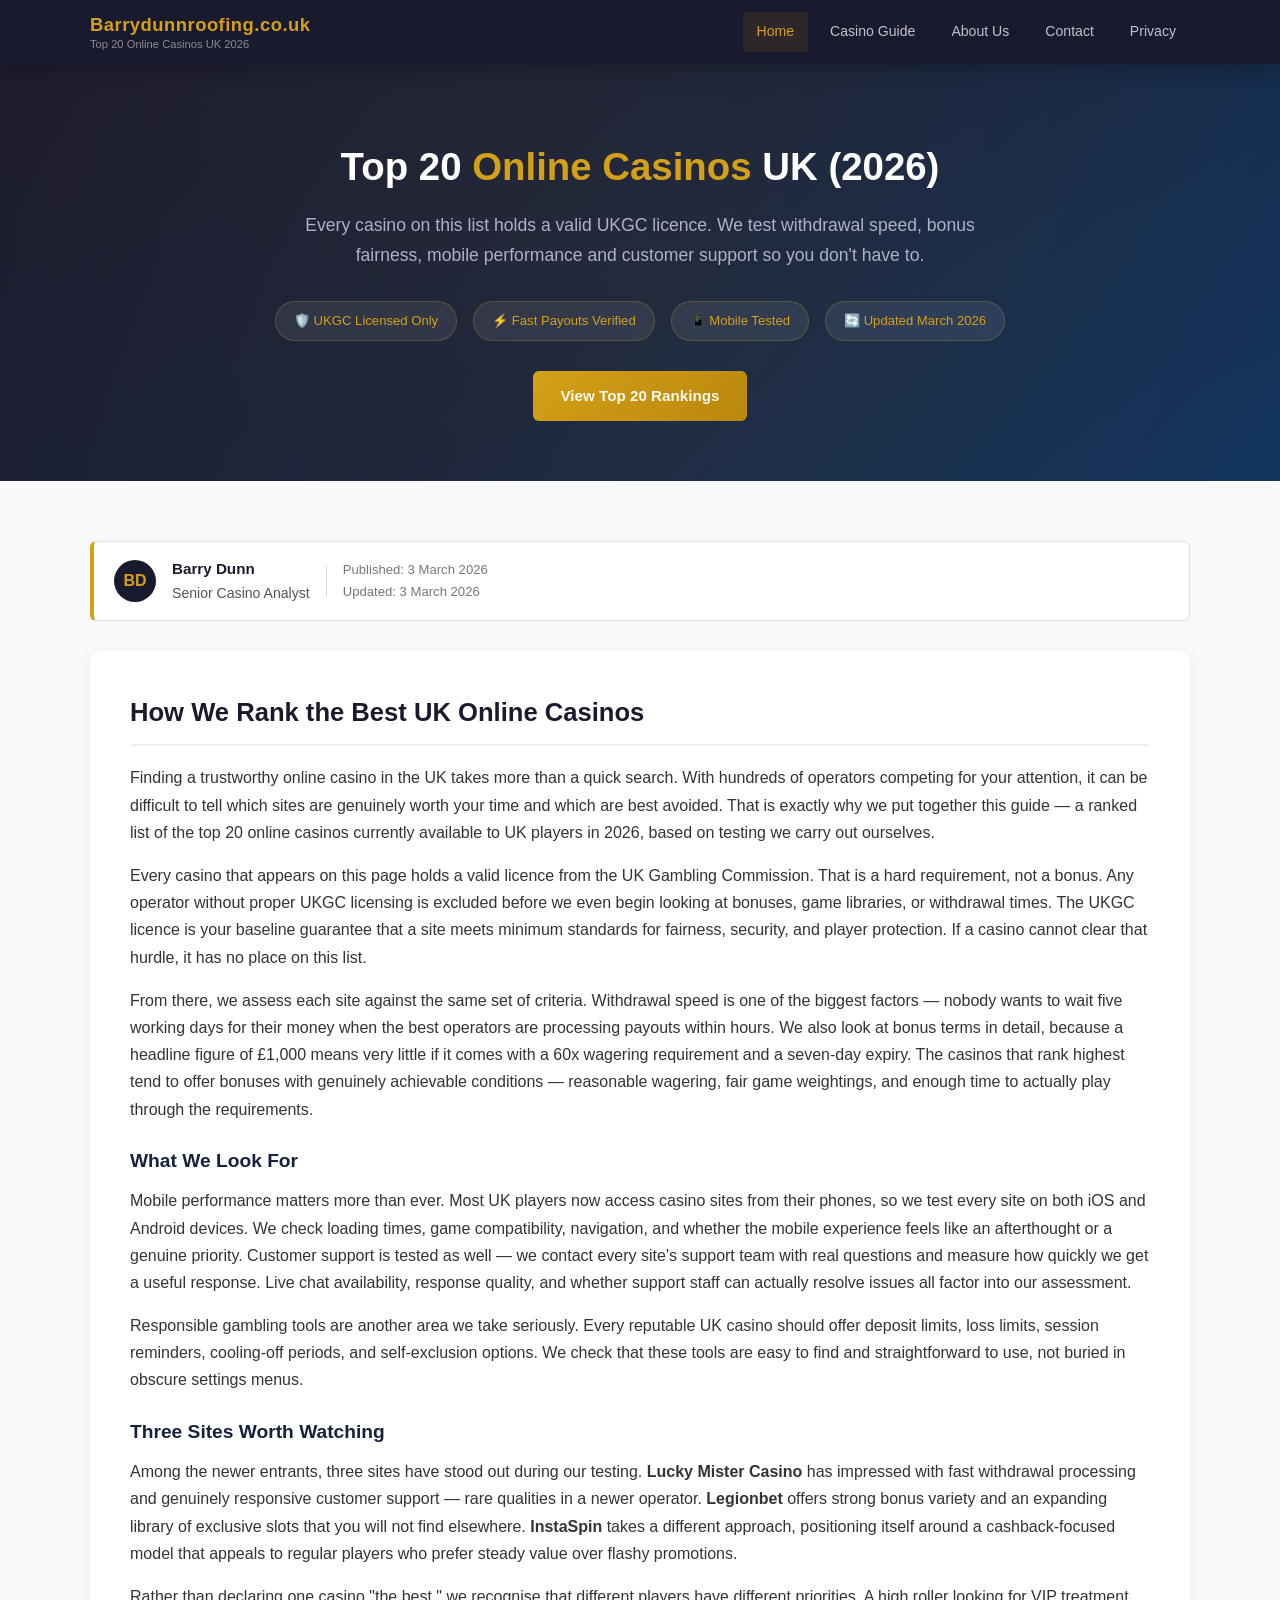
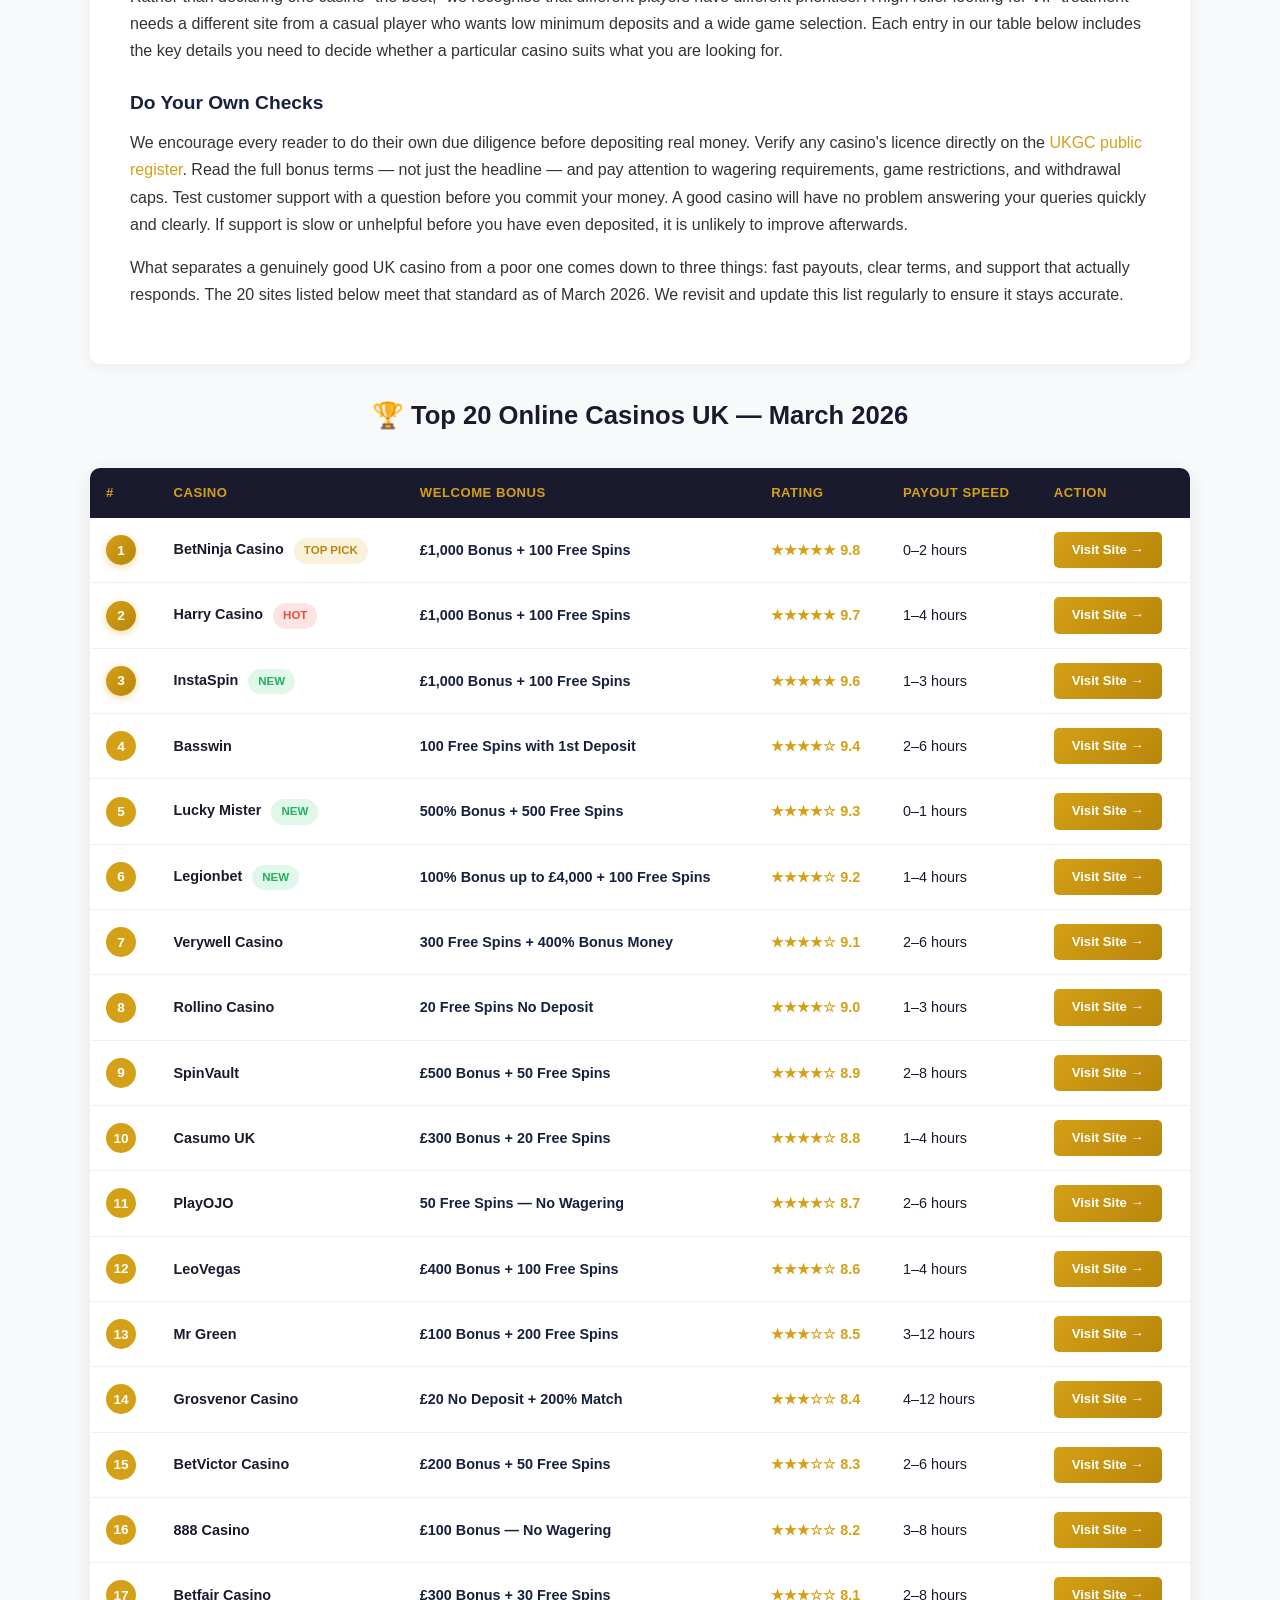
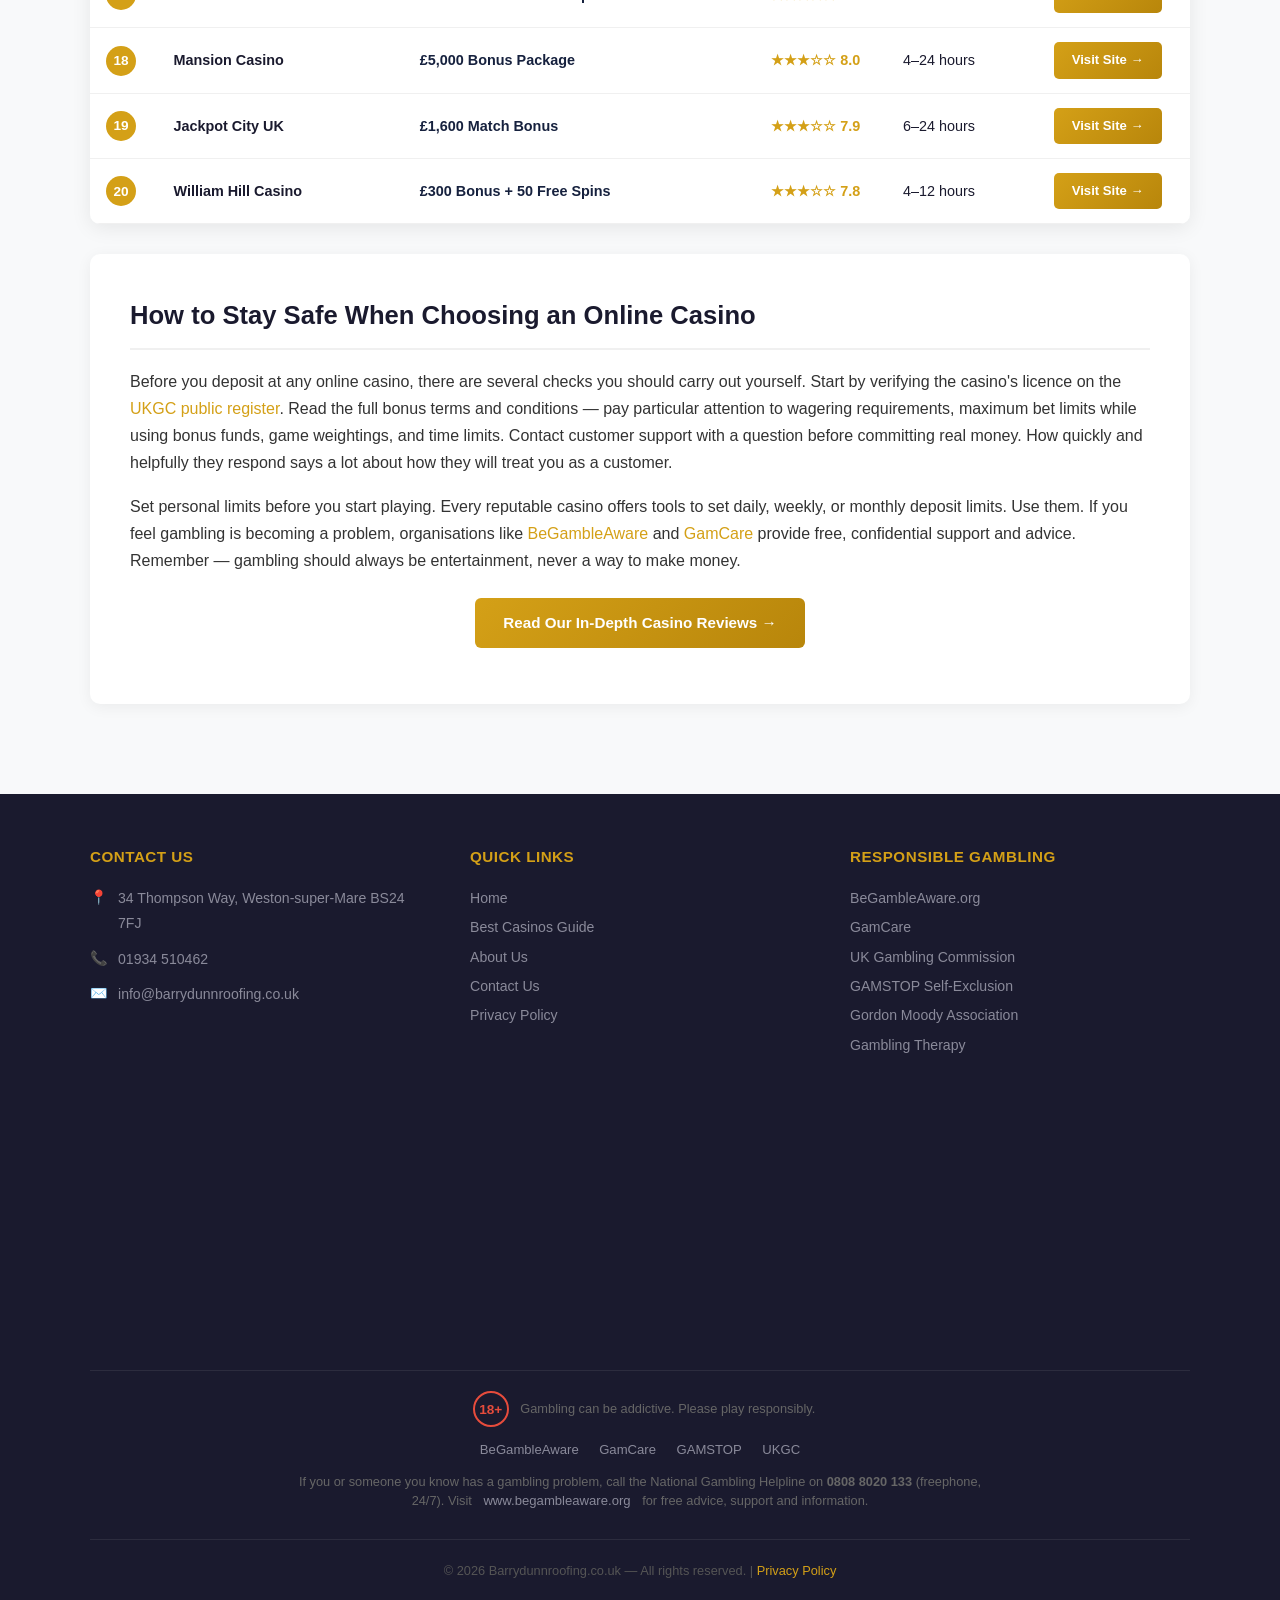
==== index.html @ 84cb3f4b "Add complete casino review website with 5 pages - Homepage with top 20 comparison table, 500+ words," ====
<!DOCTYPE html>
<html lang="en">
<head>
    <meta charset="UTF-8">
    <meta name="viewport" content="width=device-width, initial-scale=1.0">
    <title>Top 20 Online Casinos UK (2026) | Barrydunnroofing.co.uk</title>
    <meta name="description" content="Ranked guide to the top 20 online casinos available to UK players in 2026. UKGC licensed, tested for payout speed, bonuses, mobile performance and support.">
    <link rel="canonical" href="https://barrydunnroofing.co.uk">
    <link rel="stylesheet" href="style.css">
    <meta property="article:published_time" content="2026-03-03">
    <meta property="article:modified_time" content="2026-03-03">
    <script type="application/ld+json">
    {
        "@context": "https://schema.org",
        "@type": "Article",
        "headline": "Top 20 Online Casinos UK (2026)",
        "description": "Ranked guide to the top 20 online casinos available to UK players in 2026.",
        "author": {
            "@type": "Person",
            "name": "Barry Dunn"
        },
        "datePublished": "2026-03-03",
        "dateModified": "2026-03-03",
        "publisher": {
            "@type": "Organization",
            "name": "Barrydunnroofing.co.uk",
            "url": "https://barrydunnroofing.co.uk"
        },
        "mainEntityOfPage": {
            "@type": "WebPage",
            "@id": "https://barrydunnroofing.co.uk"
        }
    }
    </script>
</head>
<body>

<!-- HEADER -->
<header class="site-header">
    <nav class="nav-wrapper">
        <a href="/" class="logo">Barrydunnroofing.co.uk <span>Top 20 Online Casinos UK 2026</span></a>
        <button class="nav-toggle" aria-label="Toggle navigation" onclick="document.querySelector('.nav-menu').classList.toggle('open')">
            <span></span><span></span><span></span>
        </button>
        <div class="nav-menu">
            <a href="/" class="active">Home</a>
            <a href="/best-casinos-guide">Casino Guide</a>
            <a href="/about-us">About Us</a>
            <a href="/contact-us">Contact</a>
            <a href="/privacy-policy">Privacy</a>
        </div>
    </nav>
</header>

<!-- HERO -->
<section class="hero">
    <div class="container">
        <h1>Top 20 <span class="gold">Online Casinos</span> UK (2026)</h1>
        <p>Every casino on this list holds a valid UKGC licence. We test withdrawal speed, bonus fairness, mobile performance and customer support so you don't have to.</p>
        <div class="hero-badges">
            <span class="hero-badge">🛡️ UKGC Licensed Only</span>
            <span class="hero-badge">⚡ Fast Payouts Verified</span>
            <span class="hero-badge">📱 Mobile Tested</span>
            <span class="hero-badge">🔄 Updated March 2026</span>
        </div>
        <a href="#casino-table" class="btn btn-primary">View Top 20 Rankings</a>
    </div>
</section>

<!-- MAIN CONTENT -->
<main class="section">
    <div class="container">

        <!-- Meta Box -->
        <div class="meta-box">
            <div class="meta-avatar">BD</div>
            <div class="meta-info">
                <strong>Barry Dunn</strong>
                Senior Casino Analyst
            </div>
            <div class="meta-divider"></div>
            <div class="meta-date">
                <span>Published: 3 March 2026</span>
                <span>Updated: 3 March 2026</span>
            </div>
        </div>

        <!-- Intro Content -->
        <div class="content-section">
            <h2>How We Rank the Best UK Online Casinos</h2>
            <p>Finding a trustworthy online casino in the UK takes more than a quick search. With hundreds of operators competing for your attention, it can be difficult to tell which sites are genuinely worth your time and which are best avoided. That is exactly why we put together this guide — a ranked list of the top 20 online casinos currently available to UK players in 2026, based on testing we carry out ourselves.</p>

            <p>Every casino that appears on this page holds a valid licence from the UK Gambling Commission. That is a hard requirement, not a bonus. Any operator without proper UKGC licensing is excluded before we even begin looking at bonuses, game libraries, or withdrawal times. The UKGC licence is your baseline guarantee that a site meets minimum standards for fairness, security, and player protection. If a casino cannot clear that hurdle, it has no place on this list.</p>

            <p>From there, we assess each site against the same set of criteria. Withdrawal speed is one of the biggest factors — nobody wants to wait five working days for their money when the best operators are processing payouts within hours. We also look at bonus terms in detail, because a headline figure of £1,000 means very little if it comes with a 60x wagering requirement and a seven-day expiry. The casinos that rank highest tend to offer bonuses with genuinely achievable conditions — reasonable wagering, fair game weightings, and enough time to actually play through the requirements.</p>

            <h3>What We Look For</h3>
            <p>Mobile performance matters more than ever. Most UK players now access casino sites from their phones, so we test every site on both iOS and Android devices. We check loading times, game compatibility, navigation, and whether the mobile experience feels like an afterthought or a genuine priority. Customer support is tested as well — we contact every site's support team with real questions and measure how quickly we get a useful response. Live chat availability, response quality, and whether support staff can actually resolve issues all factor into our assessment.</p>

            <p>Responsible gambling tools are another area we take seriously. Every reputable UK casino should offer deposit limits, loss limits, session reminders, cooling-off periods, and self-exclusion options. We check that these tools are easy to find and straightforward to use, not buried in obscure settings menus.</p>

            <h3>Three Sites Worth Watching</h3>
            <p>Among the newer entrants, three sites have stood out during our testing. <strong>Lucky Mister Casino</strong> has impressed with fast withdrawal processing and genuinely responsive customer support — rare qualities in a newer operator. <strong>Legionbet</strong> offers strong bonus variety and an expanding library of exclusive slots that you will not find elsewhere. <strong>InstaSpin</strong> takes a different approach, positioning itself around a cashback-focused model that appeals to regular players who prefer steady value over flashy promotions.</p>

            <p>Rather than declaring one casino "the best," we recognise that different players have different priorities. A high roller looking for VIP treatment needs a different site from a casual player who wants low minimum deposits and a wide game selection. Each entry in our table below includes the key details you need to decide whether a particular casino suits what you are looking for.</p>

            <h3>Do Your Own Checks</h3>
            <p>We encourage every reader to do their own due diligence before depositing real money. Verify any casino's licence directly on the <a href="https://www.gamblingcommission.gov.uk/public-register/business" target="_blank" rel="noopener">UKGC public register</a>. Read the full bonus terms — not just the headline — and pay attention to wagering requirements, game restrictions, and withdrawal caps. Test customer support with a question before you commit your money. A good casino will have no problem answering your queries quickly and clearly. If support is slow or unhelpful before you have even deposited, it is unlikely to improve afterwards.</p>

            <p>What separates a genuinely good UK casino from a poor one comes down to three things: fast payouts, clear terms, and support that actually responds. The 20 sites listed below meet that standard as of March 2026. We revisit and update this list regularly to ensure it stays accurate.</p>
        </div>

        <!-- COMPARISON TABLE (Desktop) -->
        <div id="casino-table">
            <h2 class="text-center" style="margin-bottom:24px;font-size:1.6rem;">🏆 Top 20 Online Casinos UK — March 2026</h2>

            <div class="table-wrapper">
                <table class="casino-table">
                    <thead>
                        <tr>
                            <th>#</th>
                            <th>Casino</th>
                            <th>Welcome Bonus</th>
                            <th>Rating</th>
                            <th>Payout Speed</th>
                            <th>Action</th>
                        </tr>
                    </thead>
                    <tbody>
                        <tr class="clickable-row" onclick="window.open('https://linkly.link/2X84O','_blank')">
                            <td><span class="casino-rank top3">1</span></td>
                            <td><span class="casino-name">BetNinja Casino</span> <span class="casino-badge badge-top">TOP PICK</span></td>
                            <td class="casino-bonus">£1,000 Bonus + 100 Free Spins</td>
                            <td class="casino-rating">★★★★★ 9.8</td>
                            <td>0–2 hours</td>
                            <td><a href="https://linkly.link/2X84O" class="visit-btn" target="_blank" rel="noopener">Visit Site →</a></td>
                        </tr>
                        <tr class="clickable-row" onclick="window.open('https://linkly.link/2Za6H','_blank')">
                            <td><span class="casino-rank top3">2</span></td>
                            <td><span class="casino-name">Harry Casino</span> <span class="casino-badge badge-hot">HOT</span></td>
                            <td class="casino-bonus">£1,000 Bonus + 100 Free Spins</td>
                            <td class="casino-rating">★★★★★ 9.7</td>
                            <td>1–4 hours</td>
                            <td><a href="https://linkly.link/2Za6H" class="visit-btn" target="_blank" rel="noopener">Visit Site →</a></td>
                        </tr>
                        <tr class="clickable-row" onclick="window.open('https://linkly.link/2ZaTQ','_blank')">
                            <td><span class="casino-rank top3">3</span></td>
                            <td><span class="casino-name">InstaSpin</span> <span class="casino-badge badge-new">NEW</span></td>
                            <td class="casino-bonus">£1,000 Bonus + 100 Free Spins</td>
                            <td class="casino-rating">★★★★★ 9.6</td>
                            <td>1–3 hours</td>
                            <td><a href="https://linkly.link/2ZaTQ" class="visit-btn" target="_blank" rel="noopener">Visit Site →</a></td>
                        </tr>
                        <tr class="clickable-row" onclick="window.open('https://linkly.link/2Gwtz','_blank')">
                            <td><span class="casino-rank">4</span></td>
                            <td><span class="casino-name">Basswin</span></td>
                            <td class="casino-bonus">100 Free Spins with 1st Deposit</td>
                            <td class="casino-rating">★★★★☆ 9.4</td>
                            <td>2–6 hours</td>
                            <td><a href="https://linkly.link/2Gwtz" class="visit-btn" target="_blank" rel="noopener">Visit Site →</a></td>
                        </tr>
                        <tr class="clickable-row" onclick="window.open('https://linkly.link/2KIc4','_blank')">
                            <td><span class="casino-rank">5</span></td>
                            <td><span class="casino-name">Lucky Mister</span> <span class="casino-badge badge-new">NEW</span></td>
                            <td class="casino-bonus">500% Bonus + 500 Free Spins</td>
                            <td class="casino-rating">★★★★☆ 9.3</td>
                            <td>0–1 hours</td>
                            <td><a href="https://linkly.link/2KIc4" class="visit-btn" target="_blank" rel="noopener">Visit Site →</a></td>
                        </tr>
                        <tr class="clickable-row" onclick="window.open('https://linkly.link/2Yulh','_blank')">
                            <td><span class="casino-rank">6</span></td>
                            <td><span class="casino-name">Legionbet</span> <span class="casino-badge badge-new">NEW</span></td>
                            <td class="casino-bonus">100% Bonus up to £4,000 + 100 Free Spins</td>
                            <td class="casino-rating">★★★★☆ 9.2</td>
                            <td>1–4 hours</td>
                            <td><a href="https://linkly.link/2Yulh" class="visit-btn" target="_blank" rel="noopener">Visit Site →</a></td>
                        </tr>
                        <tr class="clickable-row" onclick="window.open('https://linkly.link/2TXr9','_blank')">
                            <td><span class="casino-rank">7</span></td>
                            <td><span class="casino-name">Verywell Casino</span></td>
                            <td class="casino-bonus">300 Free Spins + 400% Bonus Money</td>
                            <td class="casino-rating">★★★★☆ 9.1</td>
                            <td>2–6 hours</td>
                            <td><a href="https://linkly.link/2TXr9" class="visit-btn" target="_blank" rel="noopener">Visit Site →</a></td>
                        </tr>
                        <tr class="clickable-row" onclick="window.open('https://linkly.link/2KkZh','_blank')">
                            <td><span class="casino-rank">8</span></td>
                            <td><span class="casino-name">Rollino Casino</span></td>
                            <td class="casino-bonus">20 Free Spins No Deposit</td>
                            <td class="casino-rating">★★★★☆ 9.0</td>
                            <td>1–3 hours</td>
                            <td><a href="https://linkly.link/2KkZh" class="visit-btn" target="_blank" rel="noopener">Visit Site →</a></td>
                        </tr>
                        <tr class="clickable-row" onclick="window.open('https://linkly.link/2X84O','_blank')">
                            <td><span class="casino-rank">9</span></td>
                            <td><span class="casino-name">SpinVault</span></td>
                            <td class="casino-bonus">£500 Bonus + 50 Free Spins</td>
                            <td class="casino-rating">★★★★☆ 8.9</td>
                            <td>2–8 hours</td>
                            <td><a href="https://linkly.link/2X84O" class="visit-btn" target="_blank" rel="noopener">Visit Site →</a></td>
                        </tr>
                        <tr class="clickable-row" onclick="window.open('https://linkly.link/2Za6H','_blank')">
                            <td><span class="casino-rank">10</span></td>
                            <td><span class="casino-name">Casumo UK</span></td>
                            <td class="casino-bonus">£300 Bonus + 20 Free Spins</td>
                            <td class="casino-rating">★★★★☆ 8.8</td>
                            <td>1–4 hours</td>
                            <td><a href="https://linkly.link/2Za6H" class="visit-btn" target="_blank" rel="noopener">Visit Site →</a></td>
                        </tr>
                        <tr class="clickable-row" onclick="window.open('https://linkly.link/2ZaTQ','_blank')">
                            <td><span class="casino-rank">11</span></td>
                            <td><span class="casino-name">PlayOJO</span></td>
                            <td class="casino-bonus">50 Free Spins — No Wagering</td>
                            <td class="casino-rating">★★★★☆ 8.7</td>
                            <td>2–6 hours</td>
                            <td><a href="https://linkly.link/2ZaTQ" class="visit-btn" target="_blank" rel="noopener">Visit Site →</a></td>
                        </tr>
                        <tr class="clickable-row" onclick="window.open('https://linkly.link/2Gwtz','_blank')">
                            <td><span class="casino-rank">12</span></td>
                            <td><span class="casino-name">LeoVegas</span></td>
                            <td class="casino-bonus">£400 Bonus + 100 Free Spins</td>
                            <td class="casino-rating">★★★★☆ 8.6</td>
                            <td>1–4 hours</td>
                            <td><a href="https://linkly.link/2Gwtz" class="visit-btn" target="_blank" rel="noopener">Visit Site →</a></td>
                        </tr>
                        <tr class="clickable-row" onclick="window.open('https://linkly.link/2KIc4','_blank')">
                            <td><span class="casino-rank">13</span></td>
                            <td><span class="casino-name">Mr Green</span></td>
                            <td class="casino-bonus">£100 Bonus + 200 Free Spins</td>
                            <td class="casino-rating">★★★☆☆ 8.5</td>
                            <td>3–12 hours</td>
                            <td><a href="https://linkly.link/2KIc4" class="visit-btn" target="_blank" rel="noopener">Visit Site →</a></td>
                        </tr>
                        <tr class="clickable-row" onclick="window.open('https://linkly.link/2Yulh','_blank')">
                            <td><span class="casino-rank">14</span></td>
                            <td><span class="casino-name">Grosvenor Casino</span></td>
                            <td class="casino-bonus">£20 No Deposit + 200% Match</td>
                            <td class="casino-rating">★★★☆☆ 8.4</td>
                            <td>4–12 hours</td>
                            <td><a href="https://linkly.link/2Yulh" class="visit-btn" target="_blank" rel="noopener">Visit Site →</a></td>
                        </tr>
                        <tr class="clickable-row" onclick="window.open('https://linkly.link/2TXr9','_blank')">
                            <td><span class="casino-rank">15</span></td>
                            <td><span class="casino-name">BetVictor Casino</span></td>
                            <td class="casino-bonus">£200 Bonus + 50 Free Spins</td>
                            <td class="casino-rating">★★★☆☆ 8.3</td>
                            <td>2–6 hours</td>
                            <td><a href="https://linkly.link/2TXr9" class="visit-btn" target="_blank" rel="noopener">Visit Site →</a></td>
                        </tr>
                        <tr class="clickable-row" onclick="window.open('https://linkly.link/2KkZh','_blank')">
                            <td><span class="casino-rank">16</span></td>
                            <td><span class="casino-name">888 Casino</span></td>
                            <td class="casino-bonus">£100 Bonus — No Wagering</td>
                            <td class="casino-rating">★★★☆☆ 8.2</td>
                            <td>3–8 hours</td>
                            <td><a href="https://linkly.link/2KkZh" class="visit-btn" target="_blank" rel="noopener">Visit Site →</a></td>
                        </tr>
                        <tr class="clickable-row" onclick="window.open('https://linkly.link/2X84O','_blank')">
                            <td><span class="casino-rank">17</span></td>
                            <td><span class="casino-name">Betfair Casino</span></td>
                            <td class="casino-bonus">£300 Bonus + 30 Free Spins</td>
                            <td class="casino-rating">★★★☆☆ 8.1</td>
                            <td>2–8 hours</td>
                            <td><a href="https://linkly.link/2X84O" class="visit-btn" target="_blank" rel="noopener">Visit Site →</a></td>
                        </tr>
                        <tr class="clickable-row" onclick="window.open('https://linkly.link/2Za6H','_blank')">
                            <td><span class="casino-rank">18</span></td>
                            <td><span class="casino-name">Mansion Casino</span></td>
                            <td class="casino-bonus">£5,000 Bonus Package</td>
                            <td class="casino-rating">★★★☆☆ 8.0</td>
                            <td>4–24 hours</td>
                            <td><a href="https://linkly.link/2Za6H" class="visit-btn" target="_blank" rel="noopener">Visit Site →</a></td>
                        </tr>
                        <tr class="clickable-row" onclick="window.open('https://linkly.link/2ZaTQ','_blank')">
                            <td><span class="casino-rank">19</span></td>
                            <td><span class="casino-name">Jackpot City UK</span></td>
                            <td class="casino-bonus">£1,600 Match Bonus</td>
                            <td class="casino-rating">★★★☆☆ 7.9</td>
                            <td>6–24 hours</td>
                            <td><a href="https://linkly.link/2ZaTQ" class="visit-btn" target="_blank" rel="noopener">Visit Site →</a></td>
                        </tr>
                        <tr class="clickable-row" onclick="window.open('https://linkly.link/2Gwtz','_blank')">
                            <td><span class="casino-rank">20</span></td>
                            <td><span class="casino-name">William Hill Casino</span></td>
                            <td class="casino-bonus">£300 Bonus + 50 Free Spins</td>
                            <td class="casino-rating">★★★☆☆ 7.8</td>
                            <td>4–12 hours</td>
                            <td><a href="https://linkly.link/2Gwtz" class="visit-btn" target="_blank" rel="noopener">Visit Site →</a></td>
                        </tr>
                    </tbody>
                </table>
            </div>

            <!-- MOBILE CARDS -->
            <div class="casino-cards">
                <a href="https://linkly.link/2X84O" class="casino-card" target="_blank" rel="noopener">
                    <div class="casino-card-header">
                        <span class="casino-rank top3">1</span>
                        <span class="casino-name">BetNinja Casino</span>
                        <span class="casino-badge badge-top">TOP PICK</span>
                    </div>
                    <div class="casino-card-body">
                        <div class="card-detail"><strong>£1,000 + 100 Free Spins</strong>Welcome Bonus</div>
                        <div class="card-detail"><strong>★★★★★ 9.8</strong>Rating</div>
                        <div class="card-detail"><strong>0–2 hours</strong>Payout Speed</div>
                    </div>
                    <span class="visit-btn">Visit BetNinja Casino →</span>
                </a>
                <a href="https://linkly.link/2Za6H" class="casino-card" target="_blank" rel="noopener">
                    <div class="casino-card-header">
                        <span class="casino-rank top3">2</span>
                        <span class="casino-name">Harry Casino</span>
                        <span class="casino-badge badge-hot">HOT</span>
                    </div>
                    <div class="casino-card-body">
                        <div class="card-detail"><strong>£1,000 + 100 Free Spins</strong>Welcome Bonus</div>
                        <div class="card-detail"><strong>★★★★★ 9.7</strong>Rating</div>
                        <div class="card-detail"><strong>1–4 hours</strong>Payout Speed</div>
                    </div>
                    <span class="visit-btn">Visit Harry Casino →</span>
                </a>
                <a href="https://linkly.link/2ZaTQ" class="casino-card" target="_blank" rel="noopener">
                    <div class="casino-card-header">
                        <span class="casino-rank top3">3</span>
                        <span class="casino-name">InstaSpin</span>
                        <span class="casino-badge badge-new">NEW</span>
                    </div>
                    <div class="casino-card-body">
                        <div class="card-detail"><strong>£1,000 + 100 Free Spins</strong>Welcome Bonus</div>
                        <div class="card-detail"><strong>★★★★★ 9.6</strong>Rating</div>
                        <div class="card-detail"><strong>1–3 hours</strong>Payout Speed</div>
                    </div>
                    <span class="visit-btn">Visit InstaSpin →</span>
                </a>
                <a href="https://linkly.link/2Gwtz" class="casino-card" target="_blank" rel="noopener">
                    <div class="casino-card-header">
                        <span class="casino-rank">4</span>
                        <span class="casino-name">Basswin</span>
                    </div>
                    <div class="casino-card-body">
                        <div class="card-detail"><strong>100 Free Spins</strong>1st Deposit Bonus</div>
                        <div class="card-detail"><strong>★★★★☆ 9.4</strong>Rating</div>
                        <div class="card-detail"><strong>2–6 hours</strong>Payout Speed</div>
                    </div>
                    <span class="visit-btn">Visit Basswin →</span>
                </a>
                <a href="https://linkly.link/2KIc4" class="casino-card" target="_blank" rel="noopener">
                    <div class="casino-card-header">
                        <span class="casino-rank">5</span>
                        <span class="casino-name">Lucky Mister</span>
                        <span class="casino-badge badge-new">NEW</span>
                    </div>
                    <div class="casino-card-body">
                        <div class="card-detail"><strong>500% + 500 Free Spins</strong>Welcome Bonus</div>
                        <div class="card-detail"><strong>★★★★☆ 9.3</strong>Rating</div>
                        <div class="card-detail"><strong>0–1 hours</strong>Payout Speed</div>
                    </div>
                    <span class="visit-btn">Visit Lucky Mister →</span>
                </a>
                <a href="https://linkly.link/2Yulh" class="casino-card" target="_blank" rel="noopener">
                    <div class="casino-card-header">
                        <span class="casino-rank">6</span>
                        <span class="casino-name">Legionbet</span>
                        <span class="casino-badge badge-new">NEW</span>
                    </div>
                    <div class="casino-card-body">
                        <div class="card-detail"><strong>100% up to £4,000 + 100 FS</strong>Welcome Bonus</div>
                        <div class="card-detail"><strong>★★★★☆ 9.2</strong>Rating</div>
                        <div class="card-detail"><strong>1–4 hours</strong>Payout Speed</div>
                    </div>
                    <span class="visit-btn">Visit Legionbet →</span>
                </a>
                <a href="https://linkly.link/2TXr9" class="casino-card" target="_blank" rel="noopener">
                    <div class="casino-card-header">
                        <span class="casino-rank">7</span>
                        <span class="casino-name">Verywell Casino</span>
                    </div>
                    <div class="casino-card-body">
                        <div class="card-detail"><strong>300 FS + 400% Bonus</strong>Welcome Bonus</div>
                        <div class="card-detail"><strong>★★★★☆ 9.1</strong>Rating</div>
                        <div class="card-detail"><strong>2–6 hours</strong>Payout Speed</div>
                    </div>
                    <span class="visit-btn">Visit Verywell Casino →</span>
                </a>
                <a href="https://linkly.link/2KkZh" class="casino-card" target="_blank" rel="noopener">
                    <div class="casino-card-header">
                        <span class="casino-rank">8</span>
                        <span class="casino-name">Rollino Casino</span>
                    </div>
                    <div class="casino-card-body">
                        <div class="card-detail"><strong>20 Free Spins No Deposit</strong>Welcome Bonus</div>
                        <div class="card-detail"><strong>★★★★☆ 9.0</strong>Rating</div>
                        <div class="card-detail"><strong>1–3 hours</strong>Payout Speed</div>
                    </div>
                    <span class="visit-btn">Visit Rollino Casino →</span>
                </a>
                <a href="https://linkly.link/2X84O" class="casino-card" target="_blank" rel="noopener">
                    <div class="casino-card-header"><span class="casino-rank">9</span><span class="casino-name">SpinVault</span></div>
                    <div class="casino-card-body"><div class="card-detail"><strong>£500 + 50 FS</strong>Bonus</div><div class="card-detail"><strong>★★★★☆ 8.9</strong>Rating</div></div>
                    <span class="visit-btn">Visit SpinVault →</span>
                </a>
                <a href="https://linkly.link/2Za6H" class="casino-card" target="_blank" rel="noopener">
                    <div class="casino-card-header"><span class="casino-rank">10</span><span class="casino-name">Casumo UK</span></div>
                    <div class="casino-card-body"><div class="card-detail"><strong>£300 + 20 FS</strong>Bonus</div><div class="card-detail"><strong>★★★★☆ 8.8</strong>Rating</div></div>
                    <span class="visit-btn">Visit Casumo UK →</span>
                </a>
                <a href="https://linkly.link/2ZaTQ" class="casino-card" target="_blank" rel="noopener">
                    <div class="casino-card-header"><span class="casino-rank">11</span><span class="casino-name">PlayOJO</span></div>
                    <div class="casino-card-body"><div class="card-detail"><strong>50 FS No Wagering</strong>Bonus</div><div class="card-detail"><strong>★★★★☆ 8.7</strong>Rating</div></div>
                    <span class="visit-btn">Visit PlayOJO →</span>
                </a>
                <a href="https://linkly.link/2Gwtz" class="casino-card" target="_blank" rel="noopener">
                    <div class="casino-card-header"><span class="casino-rank">12</span><span class="casino-name">LeoVegas</span></div>
                    <div class="casino-card-body"><div class="card-detail"><strong>£400 + 100 FS</strong>Bonus</div><div class="card-detail"><strong>★★★★☆ 8.6</strong>Rating</div></div>
                    <span class="visit-btn">Visit LeoVegas →</span>
                </a>
                <a href="https://linkly.link/2KIc4" class="casino-card" target="_blank" rel="noopener">
                    <div class="casino-card-header"><span class="casino-rank">13</span><span class="casino-name">Mr Green</span></div>
                    <div class="casino-card-body"><div class="card-detail"><strong>£100 + 200 FS</strong>Bonus</div><div class="card-detail"><strong>★★★☆☆ 8.5</strong>Rating</div></div>
                    <span class="visit-btn">Visit Mr Green →</span>
                </a>
                <a href="https://linkly.link/2Yulh" class="casino-card" target="_blank" rel="noopener">
                    <div class="casino-card-header"><span class="casino-rank">14</span><span class="casino-name">Grosvenor Casino</span></div>
                    <div class="casino-card-body"><div class="card-detail"><strong>£20 No Deposit + 200%</strong>Bonus</div><div class="card-detail"><strong>★★★☆☆ 8.4</strong>Rating</div></div>
                    <span class="visit-btn">Visit Grosvenor →</span>
                </a>
                <a href="https://linkly.link/2TXr9" class="casino-card" target="_blank" rel="noopener">
                    <div class="casino-card-header"><span class="casino-rank">15</span><span class="casino-name">BetVictor Casino</span></div>
                    <div class="casino-card-body"><div class="card-detail"><strong>£200 + 50 FS</strong>Bonus</div><div class="card-detail"><strong>★★★☆☆ 8.3</strong>Rating</div></div>
                    <span class="visit-btn">Visit BetVictor →</span>
                </a>
                <a href="https://linkly.link/2KkZh" class="casino-card" target="_blank" rel="noopener">
                    <div class="casino-card-header"><span class="casino-rank">16</span><span class="casino-name">888 Casino</span></div>
                    <div class="casino-card-body"><div class="card-detail"><strong>£100 No Wagering</strong>Bonus</div><div class="card-detail"><strong>★★★☆☆ 8.2</strong>Rating</div></div>
                    <span class="visit-btn">Visit 888 Casino →</span>
                </a>
                <a href="https://linkly.link/2X84O" class="casino-card" target="_blank" rel="noopener">
                    <div class="casino-card-header"><span class="casino-rank">17</span><span class="casino-name">Betfair Casino</span></div>
                    <div class="casino-card-body"><div class="card-detail"><strong>£300 + 30 FS</strong>Bonus</div><div class="card-detail"><strong>★★★☆☆ 8.1</strong>Rating</div></div>
                    <span class="visit-btn">Visit Betfair →</span>
                </a>
                <a href="https://linkly.link/2Za6H" class="casino-card" target="_blank" rel="noopener">
                    <div class="casino-card-header"><span class="casino-rank">18</span><span class="casino-name">Mansion Casino</span></div>
                    <div class="casino-card-body"><div class="card-detail"><strong>£5,000 Package</strong>Bonus</div><div class="card-detail"><strong>★★★☆☆ 8.0</strong>Rating</div></div>
                    <span class="visit-btn">Visit Mansion →</span>
                </a>
                <a href="https://linkly.link/2ZaTQ" class="casino-card" target="_blank" rel="noopener">
                    <div class="casino-card-header"><span class="casino-rank">19</span><span class="casino-name">Jackpot City UK</span></div>
                    <div class="casino-card-body"><div class="card-detail"><strong>£1,600 Match</strong>Bonus</div><div class="card-detail"><strong>★★★☆☆ 7.9</strong>Rating</div></div>
                    <span class="visit-btn">Visit Jackpot City →</span>
                </a>
                <a href="https://linkly.link/2Gwtz" class="casino-card" target="_blank" rel="noopener">
                    <div class="casino-card-header"><span class="casino-rank">20</span><span class="casino-name">William Hill Casino</span></div>
                    <div class="casino-card-body"><div class="card-detail"><strong>£300 + 50 FS</strong>Bonus</div><div class="card-detail"><strong>★★★☆☆ 7.8</strong>Rating</div></div>
                    <span class="visit-btn">Visit William Hill →</span>
                </a>
            </div>
        </div>

        <!-- Bottom Content -->
        <div class="content-section" style="margin-top:30px">
            <h2>How to Stay Safe When Choosing an Online Casino</h2>
            <p>Before you deposit at any online casino, there are several checks you should carry out yourself. Start by verifying the casino's licence on the <a href="https://www.gamblingcommission.gov.uk/public-register/business" target="_blank" rel="noopener">UKGC public register</a>. Read the full bonus terms and conditions — pay particular attention to wagering requirements, maximum bet limits while using bonus funds, game weightings, and time limits. Contact customer support with a question before committing real money. How quickly and helpfully they respond says a lot about how they will treat you as a customer.</p>

            <p>Set personal limits before you start playing. Every reputable casino offers tools to set daily, weekly, or monthly deposit limits. Use them. If you feel gambling is becoming a problem, organisations like <a href="https://www.begambleaware.org" target="_blank" rel="noopener">BeGambleAware</a> and <a href="https://www.gamcare.org.uk" target="_blank" rel="noopener">GamCare</a> provide free, confidential support and advice. Remember — gambling should always be entertainment, never a way to make money.</p>

            <p style="text-align:center;margin-top:24px"><a href="/best-casinos-guide" class="btn btn-primary">Read Our In-Depth Casino Reviews →</a></p>
        </div>

    </div>
</main>

<!-- FOOTER -->
<footer class="site-footer">
    <div class="container">
        <div class="footer-grid">
            <div class="footer-col">
                <h4>Contact Us</h4>
                <div class="footer-contact-item">
                    <span>📍</span>
                    <a href="https://maps.app.goo.gl/gfs29KmWDo6RqDei9" target="_blank" rel="noopener">34 Thompson Way, Weston-super-Mare BS24 7FJ</a>
                </div>
                <div class="footer-contact-item">
                    <span>📞</span>
                    <a href="tel:01934510462">01934 510462</a>
                </div>
                <div class="footer-contact-item">
                    <span>✉️</span>
                    <a href="mailto:info@barrydunnroofing.co.uk">info@barrydunnroofing.co.uk</a>
                </div>
            </div>
            <div class="footer-col">
                <h4>Quick Links</h4>
                <ul>
                    <li><a href="/">Home</a></li>
                    <li><a href="/best-casinos-guide">Best Casinos Guide</a></li>
                    <li><a href="/about-us">About Us</a></li>
                    <li><a href="/contact-us">Contact Us</a></li>
                    <li><a href="/privacy-policy">Privacy Policy</a></li>
                </ul>
            </div>
            <div class="footer-col">
                <h4>Responsible Gambling</h4>
                <ul>
                    <li><a href="https://www.begambleaware.org" target="_blank" rel="noopener">BeGambleAware.org</a></li>
                    <li><a href="https://www.gamcare.org.uk" target="_blank" rel="noopener">GamCare</a></li>
                    <li><a href="https://www.gamblingcommission.gov.uk" target="_blank" rel="noopener">UK Gambling Commission</a></li>
                    <li><a href="https://www.gamstop.co.uk" target="_blank" rel="noopener">GAMSTOP Self-Exclusion</a></li>
                    <li><a href="https://www.gordonmoody.org.uk" target="_blank" rel="noopener">Gordon Moody Association</a></li>
                    <li><a href="https://www.gamblingtherapy.org" target="_blank" rel="noopener">Gambling Therapy</a></li>
                </ul>
            </div>
        </div>

        <!-- Google Map -->
        <div class="footer-map">
            <iframe src="https://www.google.com/maps/embed?pb=!1m18!1m12!1m3!1d2472.449737532498!2d-2.957493!3d51.346600!2m3!1f0!2f0!3f0!3m2!1i1024!2i768!4f13.1!3m3!1m2!1s0x49d877e92ad5d57d%3A0xc52e2cadb00f358c!2s34%20Thompson%20Way%2C%20Weston-super-Mare%20BS24%207FJ!5e0!3m2!1sen!2suk!4v1709500000000!5m2!1sen!2suk" allowfullscreen="" loading="lazy" referrerpolicy="no-referrer-when-downgrade"></iframe>
        </div>

        <!-- Responsible Gambling Bar -->
        <div class="footer-responsible">
            <p><span class="eighteen-plus">18+</span> Gambling can be addictive. Please play responsibly.</p>
            <a href="https://www.begambleaware.org" target="_blank" rel="noopener">BeGambleAware</a>
            <a href="https://www.gamcare.org.uk" target="_blank" rel="noopener">GamCare</a>
            <a href="https://www.gamstop.co.uk" target="_blank" rel="noopener">GAMSTOP</a>
            <a href="https://www.gamblingcommission.gov.uk" target="_blank" rel="noopener">UKGC</a>
            <p class="gamble-aware-text">If you or someone you know has a gambling problem, call the National Gambling Helpline on <strong>0808 8020 133</strong> (freephone, 24/7). Visit <a href="https://www.begambleaware.org" target="_blank" rel="noopener">www.begambleaware.org</a> for free advice, support and information.</p>
        </div>

        <div class="footer-bottom">
            <p>&copy; 2026 Barrydunnroofing.co.uk — All rights reserved. | <a href="/privacy-policy">Privacy Policy</a></p>
        </div>
    </div>
</footer>

</body>
</html>
---- style.css ----
/* ===== RESET & BASE ===== */
*,*::before,*::after{box-sizing:border-box;margin:0;padding:0}
html{scroll-behavior:smooth}
body{font-family:'Segoe UI',Roboto,Helvetica,Arial,sans-serif;color:#1a1a2e;background:#f8f9fa;line-height:1.7}
a{color:#d4a017;text-decoration:none;transition:color .2s}
a:hover{color:#b8860b}
img{max-width:100%;display:block}
ul{list-style:none}

/* ===== UTILITY ===== */
.container{max-width:1140px;margin:0 auto;padding:0 20px}
.section{padding:60px 0}
.text-center{text-align:center}
.btn{display:inline-block;padding:12px 28px;border-radius:6px;font-weight:700;font-size:.95rem;transition:all .25s;cursor:pointer;border:none}
.btn-primary{background:linear-gradient(135deg,#d4a017,#b8860b);color:#fff}
.btn-primary:hover{background:linear-gradient(135deg,#b8860b,#8b6914);color:#fff;transform:translateY(-2px);box-shadow:0 4px 15px rgba(212,160,23,.4)}
.btn-secondary{background:#1a1a2e;color:#fff}
.btn-secondary:hover{background:#16213e;color:#d4a017;transform:translateY(-2px)}

/* ===== HEADER / NAV ===== */
.site-header{background:#1a1a2e;padding:0;position:sticky;top:0;z-index:1000;box-shadow:0 2px 20px rgba(0,0,0,.3)}
.nav-wrapper{display:flex;align-items:center;justify-content:space-between;padding:12px 20px;max-width:1140px;margin:0 auto}
.logo{font-size:1.15rem;font-weight:800;color:#d4a017;letter-spacing:.5px;line-height:1.3}
.logo span{display:block;font-size:.7rem;color:#8a8a9a;font-weight:400;letter-spacing:0}
.nav-toggle{display:none;background:none;border:none;cursor:pointer;padding:8px}
.nav-toggle span{display:block;width:26px;height:3px;background:#d4a017;margin:5px 0;border-radius:2px;transition:all .3s}
.nav-menu{display:flex;gap:8px;align-items:center}
.nav-menu a{color:#c0c0d0;font-size:.88rem;font-weight:500;padding:8px 14px;border-radius:4px;transition:all .2s}
.nav-menu a:hover,.nav-menu a.active{color:#d4a017;background:rgba(212,160,23,.1)}

/* ===== HERO ===== */
.hero{background:linear-gradient(135deg,#1a1a2e 0%,#16213e 50%,#0f3460 100%);color:#fff;padding:70px 0 60px;text-align:center;position:relative;overflow:hidden}
.hero::before{content:'';position:absolute;top:-50%;left:-50%;width:200%;height:200%;background:radial-gradient(circle,rgba(212,160,23,.07) 0%,transparent 70%);animation:pulse 8s ease-in-out infinite}
@keyframes pulse{0%,100%{transform:scale(1)}50%{transform:scale(1.05)}}
.hero h1{font-size:2.4rem;font-weight:800;margin-bottom:12px;position:relative}
.hero h1 .gold{color:#d4a017}
.hero p{font-size:1.1rem;color:#b0b0c8;max-width:700px;margin:0 auto 30px;position:relative}
.hero-badges{display:flex;gap:16px;justify-content:center;flex-wrap:wrap;margin-bottom:30px;position:relative}
.hero-badge{background:rgba(255,255,255,.08);border:1px solid rgba(212,160,23,.25);padding:8px 18px;border-radius:30px;font-size:.82rem;color:#d4a017}

/* ===== META BOX ===== */
.meta-box{display:flex;align-items:center;gap:16px;background:#fff;border:1px solid #e0e0e0;border-left:4px solid #d4a017;border-radius:6px;padding:14px 20px;margin-bottom:30px;flex-wrap:wrap}
.meta-avatar{width:42px;height:42px;border-radius:50%;background:#1a1a2e;color:#d4a017;display:flex;align-items:center;justify-content:center;font-weight:700;font-size:1rem;flex-shrink:0}
.meta-info{font-size:.88rem;color:#555}
.meta-info strong{color:#1a1a2e;display:block;font-size:.95rem}
.meta-divider{width:1px;height:32px;background:#ddd}
.meta-date{font-size:.82rem;color:#777}
.meta-date span{display:block}

/* ===== COMPARISON TABLE ===== */
.table-wrapper{overflow-x:auto;margin:30px 0;border-radius:10px;box-shadow:0 4px 20px rgba(0,0,0,.08)}
.casino-table{width:100%;border-collapse:collapse;background:#fff;min-width:700px}
.casino-table thead{background:#1a1a2e}
.casino-table th{color:#d4a017;font-size:.82rem;font-weight:600;padding:14px 16px;text-align:left;text-transform:uppercase;letter-spacing:.5px}
.casino-table td{padding:14px 16px;border-bottom:1px solid #f0f0f0;font-size:.9rem;vertical-align:middle}
.casino-table tr.clickable-row{cursor:pointer;transition:all .2s}
.casino-table tr.clickable-row:hover{background:rgba(212,160,23,.06);transform:scale(1.005)}
.casino-rank{display:inline-flex;align-items:center;justify-content:center;width:30px;height:30px;border-radius:50%;background:#d4a017;color:#fff;font-weight:700;font-size:.85rem}
.casino-rank.top3{background:linear-gradient(135deg,#d4a017,#b8860b);box-shadow:0 2px 8px rgba(212,160,23,.4)}
.casino-name{font-weight:700;color:#1a1a2e}
.casino-bonus{color:#16213e;font-weight:600}
.casino-rating{color:#d4a017;font-weight:700}
.casino-badge{display:inline-block;padding:3px 10px;border-radius:20px;font-size:.72rem;font-weight:600;margin-left:6px}
.badge-new{background:rgba(46,204,113,.15);color:#27ae60}
.badge-hot{background:rgba(231,76,60,.15);color:#e74c3c}
.badge-top{background:rgba(212,160,23,.15);color:#b8860b}
.visit-btn{display:inline-block;background:linear-gradient(135deg,#d4a017,#b8860b);color:#fff;padding:7px 18px;border-radius:5px;font-size:.82rem;font-weight:600;transition:all .2s}
.visit-btn:hover{color:#fff;transform:translateY(-1px);box-shadow:0 3px 10px rgba(212,160,23,.35)}

/* ===== MOBILE CARDS (for comparison table) ===== */
.casino-cards{display:none}
.casino-card{background:#fff;border-radius:10px;box-shadow:0 3px 15px rgba(0,0,0,.08);padding:22px;margin-bottom:16px;border-left:4px solid #d4a017;cursor:pointer;transition:all .2s;text-decoration:none;display:block;color:inherit}
.casino-card:hover{transform:translateY(-2px);box-shadow:0 6px 25px rgba(0,0,0,.12);color:inherit}
.casino-card-header{display:flex;align-items:center;gap:12px;margin-bottom:12px}
.casino-card-body{display:grid;grid-template-columns:1fr 1fr;gap:8px;margin-bottom:14px}
.casino-card-body .card-detail{font-size:.85rem;color:#555}
.casino-card-body .card-detail strong{display:block;color:#1a1a2e;font-size:.9rem}
.casino-card .visit-btn{width:100%;text-align:center;display:block;padding:10px}

/* ===== CONTENT SECTIONS ===== */
.content-section{background:#fff;border-radius:10px;box-shadow:0 3px 15px rgba(0,0,0,.06);padding:40px;margin-bottom:30px}
.content-section h2{font-size:1.6rem;color:#1a1a2e;margin-bottom:18px;padding-bottom:10px;border-bottom:2px solid #f0f0f0}
.content-section h3{font-size:1.2rem;color:#16213e;margin:22px 0 10px}
.content-section p{margin-bottom:16px;color:#333}
.content-section ul,.content-section ol{margin:12px 0 18px 24px;list-style:disc}
.content-section ol{list-style:decimal}
.content-section li{margin-bottom:8px;color:#444}

/* ===== REVIEW CARDS ===== */
.review-card{background:#fff;border:1px solid #e8e8e8;border-radius:10px;padding:30px;margin-bottom:24px;transition:all .2s}
.review-card:hover{box-shadow:0 6px 25px rgba(0,0,0,.1)}
.review-card-header{display:flex;align-items:center;justify-content:space-between;margin-bottom:16px;flex-wrap:wrap;gap:12px}
.review-card h3{font-size:1.3rem;color:#1a1a2e;margin:0}
.review-card .rating-stars{color:#d4a017;font-size:1.1rem}
.review-card .bonus-highlight{background:linear-gradient(135deg,rgba(212,160,23,.1),rgba(184,134,11,.1));border:1px solid rgba(212,160,23,.3);border-radius:8px;padding:14px 18px;margin-bottom:16px;font-weight:600;color:#8b6914}
.review-card .pros-cons{display:grid;grid-template-columns:1fr 1fr;gap:20px;margin:16px 0}
.review-card .pros h4{color:#27ae60}
.review-card .cons h4{color:#e74c3c}
.review-card .pros ul,.review-card .cons ul{margin:8px 0 0 18px;list-style:disc}
.review-card .pros li{color:#2d8a56}
.review-card .cons li{color:#c0392b}

/* ===== ABOUT PAGE ===== */
.author-grid{display:grid;grid-template-columns:repeat(auto-fit,minmax(280px,1fr));gap:30px;margin-top:30px}
.author-card{background:#fff;border-radius:10px;box-shadow:0 3px 15px rgba(0,0,0,.06);padding:30px;text-align:center;transition:all .2s}
.author-card:hover{transform:translateY(-4px);box-shadow:0 8px 30px rgba(0,0,0,.1)}
.author-avatar{width:90px;height:90px;border-radius:50%;background:#1a1a2e;color:#d4a017;display:flex;align-items:center;justify-content:center;font-size:2rem;font-weight:700;margin:0 auto 16px;border:3px solid #d4a017}
.author-card h3{font-size:1.15rem;color:#1a1a2e;margin-bottom:4px}
.author-card .role{font-size:.85rem;color:#d4a017;font-weight:600;margin-bottom:12px}
.author-card p{font-size:.9rem;color:#555}

/* ===== CONTACT PAGE ===== */
.contact-grid{display:grid;grid-template-columns:1fr 1fr;gap:40px;margin-top:30px}
.contact-info-card{background:#fff;border-radius:10px;box-shadow:0 3px 15px rgba(0,0,0,.06);padding:30px}
.contact-info-card h3{margin-bottom:20px;color:#1a1a2e}
.contact-item{display:flex;align-items:flex-start;gap:14px;margin-bottom:20px}
.contact-icon{width:44px;height:44px;border-radius:50%;background:rgba(212,160,23,.1);color:#d4a017;display:flex;align-items:center;justify-content:center;font-size:1.2rem;flex-shrink:0}
.contact-item-text{font-size:.92rem;color:#555}
.contact-item-text strong{display:block;color:#1a1a2e;margin-bottom:2px}
.contact-item-text a{color:#d4a017}
.contact-map{border-radius:10px;overflow:hidden;box-shadow:0 3px 15px rgba(0,0,0,.06)}
.contact-map iframe{width:100%;height:100%;min-height:350px;border:0}

/* ===== PRIVACY / LEGAL ===== */
.legal-content{background:#fff;border-radius:10px;box-shadow:0 3px 15px rgba(0,0,0,.06);padding:40px;margin-bottom:30px}
.legal-content h2{font-size:1.4rem;margin:30px 0 12px;color:#1a1a2e}
.legal-content h3{font-size:1.15rem;margin:22px 0 8px;color:#16213e}
.legal-content p{color:#444;margin-bottom:14px}
.legal-content ul{margin:10px 0 18px 24px;list-style:disc}
.legal-content li{margin-bottom:6px;color:#555}

/* ===== FOOTER ===== */
.site-footer{background:#1a1a2e;color:#b0b0c8;padding:50px 0 0}
.footer-grid{display:grid;grid-template-columns:1fr 1fr 1fr;gap:40px;margin-bottom:40px}
.footer-col h4{color:#d4a017;font-size:.95rem;margin-bottom:16px;text-transform:uppercase;letter-spacing:.5px}
.footer-col p,.footer-col li,.footer-col a{font-size:.88rem;color:#8a8a9a;line-height:1.8}
.footer-col a:hover{color:#d4a017}
.footer-col ul{list-style:none}
.footer-col li{margin-bottom:4px}
.footer-contact-item{display:flex;align-items:flex-start;gap:10px;margin-bottom:10px;font-size:.88rem;color:#8a8a9a}
.footer-contact-item a{color:#8a8a9a}
.footer-contact-item a:hover{color:#d4a017}
.footer-map{border-radius:8px;overflow:hidden;margin-bottom:40px}
.footer-map iframe{width:100%;height:220px;border:0;filter:grayscale(.3);transition:filter .3s}
.footer-map:hover iframe{filter:grayscale(0)}
.footer-responsible{border-top:1px solid rgba(255,255,255,.08);padding:20px 0;text-align:center}
.footer-responsible p{font-size:.8rem;color:#666;margin-bottom:8px}
.footer-responsible a{color:#8a8a9a;margin:0 8px;font-size:.82rem}
.footer-responsible a:hover{color:#d4a017}
.footer-bottom{border-top:1px solid rgba(255,255,255,.08);padding:20px 0;text-align:center}
.footer-bottom p{font-size:.8rem;color:#555}
.eighteen-plus{display:inline-flex;align-items:center;justify-content:center;width:36px;height:36px;border-radius:50%;border:2px solid #e74c3c;color:#e74c3c;font-weight:800;font-size:.85rem;margin:0 8px}
.gamble-aware-text{font-size:.78rem;color:#777;max-width:700px;margin:10px auto 0;line-height:1.5}

/* ===== RESPONSIVE ===== */
@media(max-width:900px){
  .footer-grid{grid-template-columns:1fr}
  .contact-grid{grid-template-columns:1fr}
  .review-card .pros-cons{grid-template-columns:1fr}
}
@media(max-width:768px){
  .nav-toggle{display:block}
  .nav-menu{display:none;flex-direction:column;position:absolute;top:100%;left:0;right:0;background:#1a1a2e;padding:16px;gap:4px;border-top:1px solid rgba(255,255,255,.08)}
  .nav-menu.open{display:flex}
  .nav-menu a{padding:12px 16px;width:100%}
  .hero h1{font-size:1.7rem}
  .hero p{font-size:.95rem}
  .content-section{padding:24px}
  /* Table to cards */
  .table-wrapper{display:none}
  .casino-cards{display:block}
  .meta-box{flex-direction:column;align-items:flex-start;gap:10px}
  .meta-divider{display:none}
}
@media(max-width:480px){
  .hero{padding:50px 0 40px}
  .hero h1{font-size:1.45rem}
  .casino-card-body{grid-template-columns:1fr}
  .hero-badges{flex-direction:column;align-items:center}
}
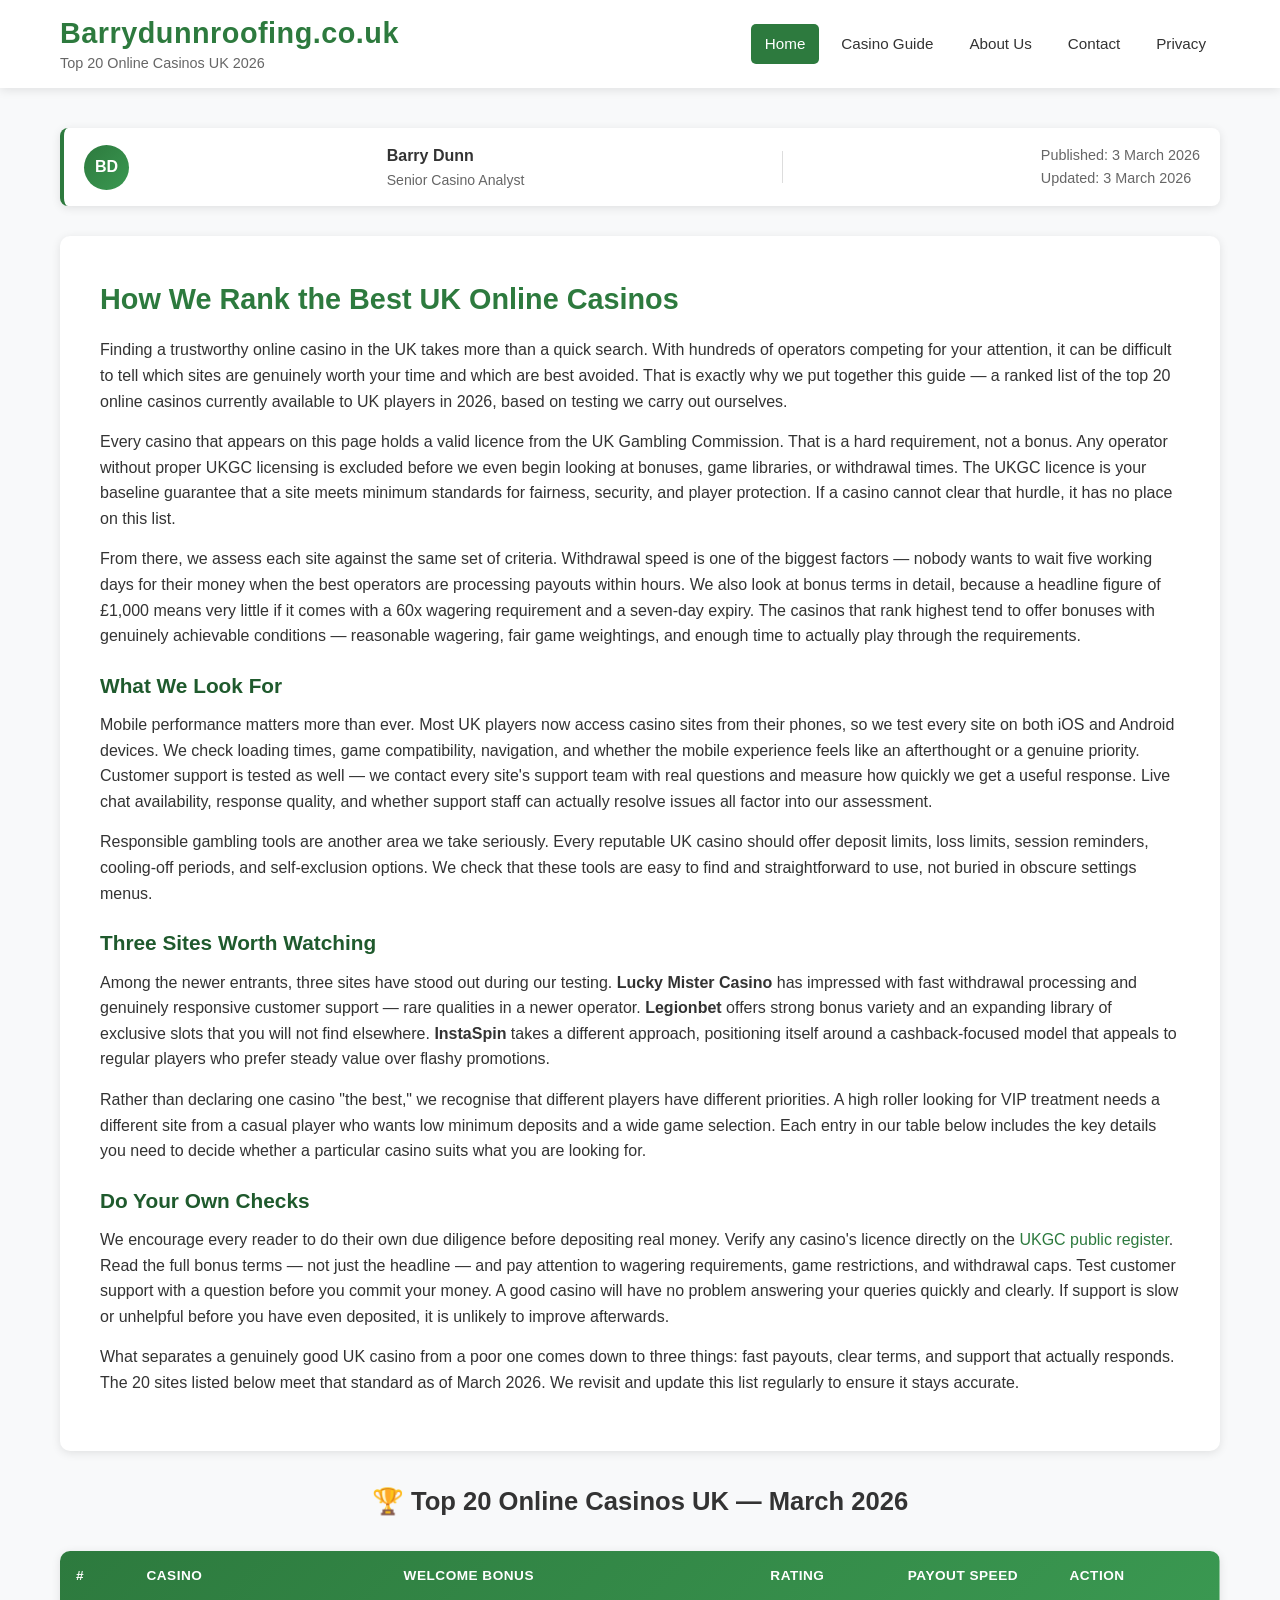
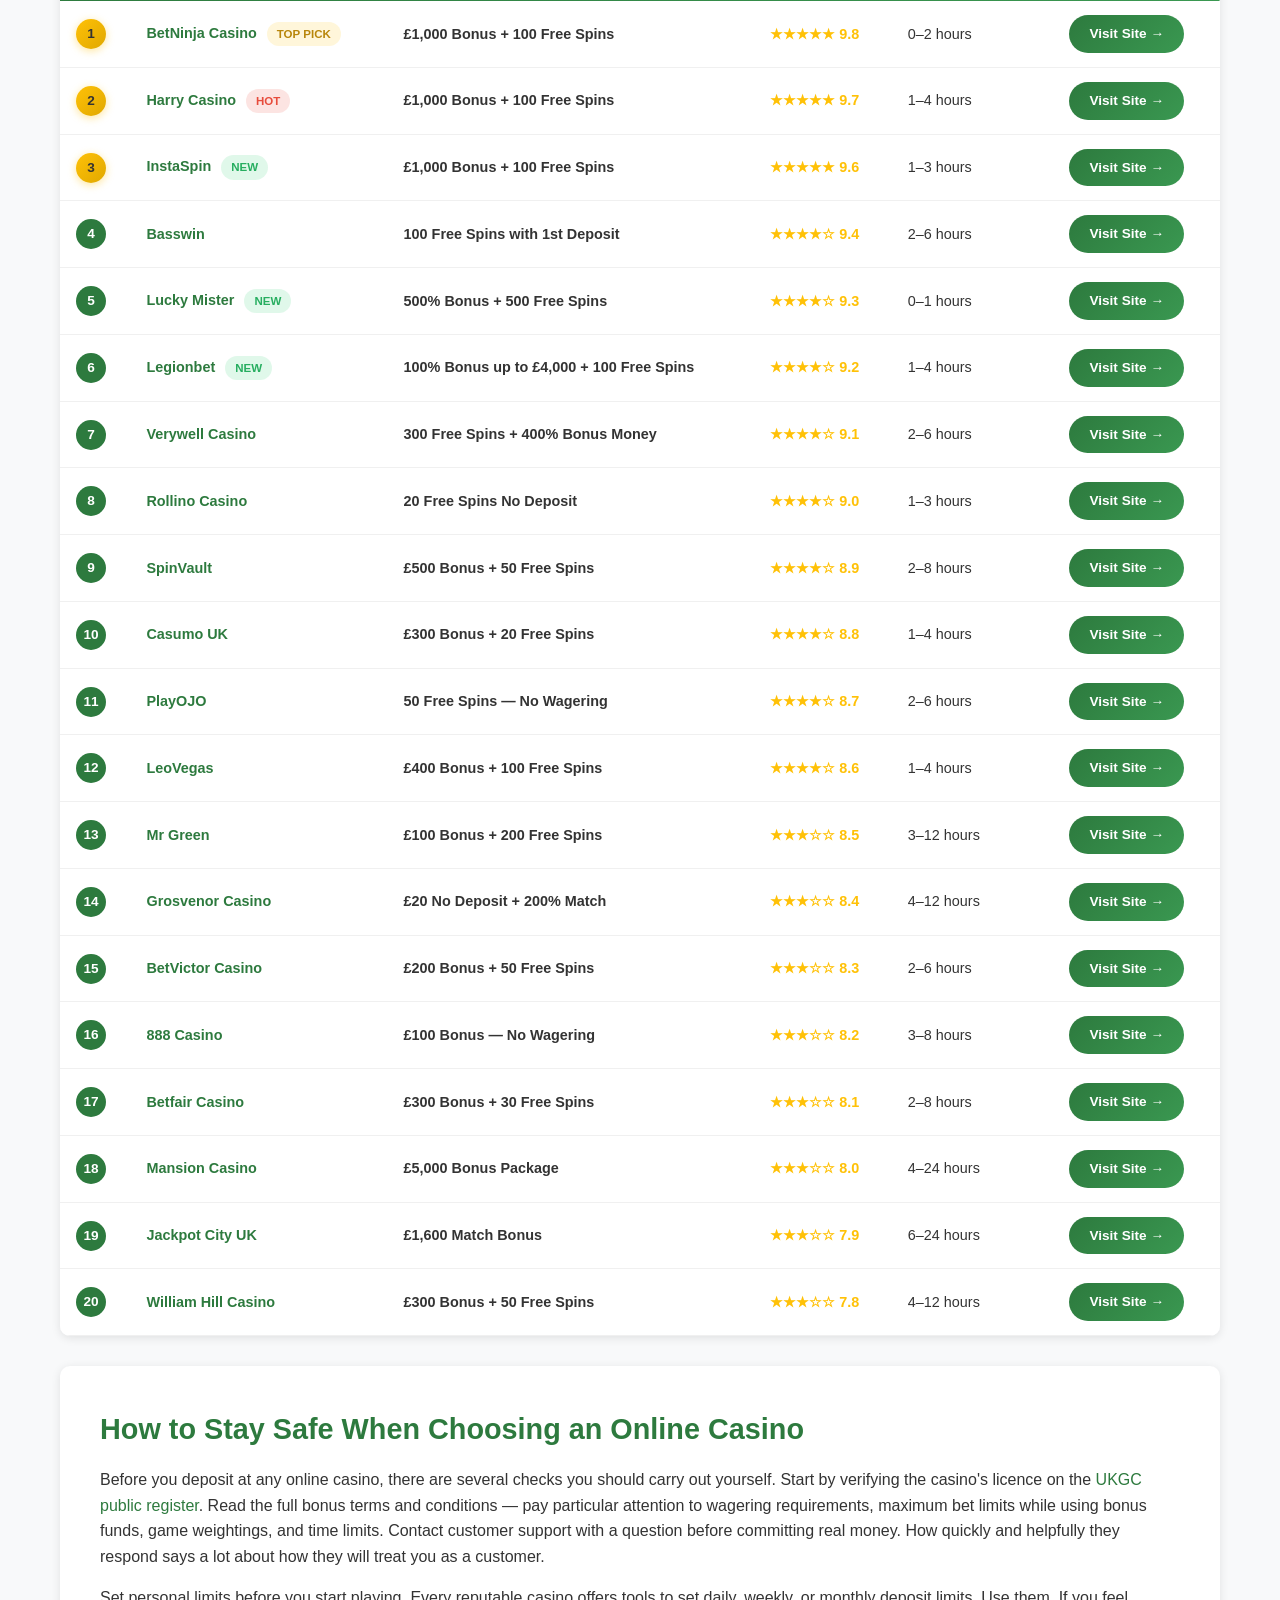
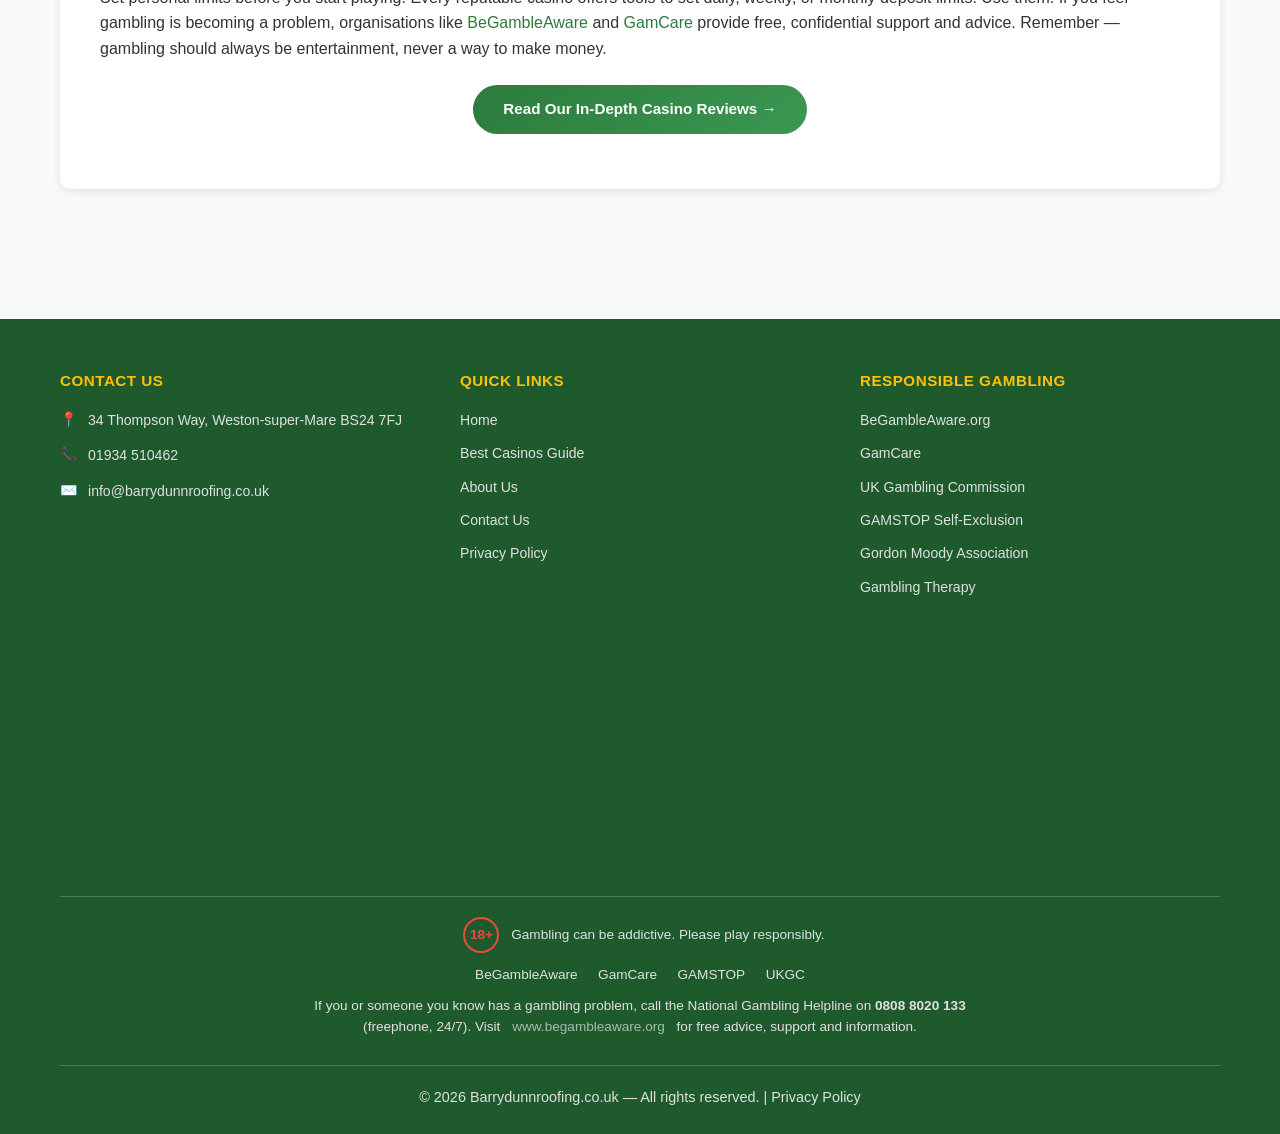
==== commit 4ec46216: "Remove hero section from all pages Deleted the hero banner section from index.html, about-us.html, c" ====
--- a/index.html
+++ b/index.html
@@ -52,21 +52,6 @@
     </nav>
 </header>
 
-<!-- HERO -->
-<section class="hero">
-    <div class="container">
-        <h1>Top 20 <span class="gold">Online Casinos</span> UK (2026)</h1>
-        <p>Every casino on this list holds a valid UKGC licence. We test withdrawal speed, bonus fairness, mobile performance and customer support so you don't have to.</p>
-        <div class="hero-badges">
-            <span class="hero-badge">🛡️ UKGC Licensed Only</span>
-            <span class="hero-badge">⚡ Fast Payouts Verified</span>
-            <span class="hero-badge">📱 Mobile Tested</span>
-            <span class="hero-badge">🔄 Updated March 2026</span>
-        </div>
-        <a href="#casino-table" class="btn btn-primary">View Top 20 Rankings</a>
-    </div>
-</section>
-
 <!-- MAIN CONTENT -->
 <main class="section">
     <div class="container">
--- a/style.css
+++ b/style.css
@@ -1,180 +1,1054 @@
-/* ===== RESET & BASE ===== */
-*,*::before,*::after{box-sizing:border-box;margin:0;padding:0}
-html{scroll-behavior:smooth}
-body{font-family:'Segoe UI',Roboto,Helvetica,Arial,sans-serif;color:#1a1a2e;background:#f8f9fa;line-height:1.7}
-a{color:#d4a017;text-decoration:none;transition:color .2s}
-a:hover{color:#b8860b}
-img{max-width:100%;display:block}
-ul{list-style:none}
-
-/* ===== UTILITY ===== */
-.container{max-width:1140px;margin:0 auto;padding:0 20px}
-.section{padding:60px 0}
-.text-center{text-align:center}
-.btn{display:inline-block;padding:12px 28px;border-radius:6px;font-weight:700;font-size:.95rem;transition:all .25s;cursor:pointer;border:none}
-.btn-primary{background:linear-gradient(135deg,#d4a017,#b8860b);color:#fff}
-.btn-primary:hover{background:linear-gradient(135deg,#b8860b,#8b6914);color:#fff;transform:translateY(-2px);box-shadow:0 4px 15px rgba(212,160,23,.4)}
-.btn-secondary{background:#1a1a2e;color:#fff}
-.btn-secondary:hover{background:#16213e;color:#d4a017;transform:translateY(-2px)}
-
-/* ===== HEADER / NAV ===== */
-.site-header{background:#1a1a2e;padding:0;position:sticky;top:0;z-index:1000;box-shadow:0 2px 20px rgba(0,0,0,.3)}
-.nav-wrapper{display:flex;align-items:center;justify-content:space-between;padding:12px 20px;max-width:1140px;margin:0 auto}
-.logo{font-size:1.15rem;font-weight:800;color:#d4a017;letter-spacing:.5px;line-height:1.3}
-.logo span{display:block;font-size:.7rem;color:#8a8a9a;font-weight:400;letter-spacing:0}
-.nav-toggle{display:none;background:none;border:none;cursor:pointer;padding:8px}
-.nav-toggle span{display:block;width:26px;height:3px;background:#d4a017;margin:5px 0;border-radius:2px;transition:all .3s}
-.nav-menu{display:flex;gap:8px;align-items:center}
-.nav-menu a{color:#c0c0d0;font-size:.88rem;font-weight:500;padding:8px 14px;border-radius:4px;transition:all .2s}
-.nav-menu a:hover,.nav-menu a.active{color:#d4a017;background:rgba(212,160,23,.1)}
-
-/* ===== HERO ===== */
-.hero{background:linear-gradient(135deg,#1a1a2e 0%,#16213e 50%,#0f3460 100%);color:#fff;padding:70px 0 60px;text-align:center;position:relative;overflow:hidden}
-.hero::before{content:'';position:absolute;top:-50%;left:-50%;width:200%;height:200%;background:radial-gradient(circle,rgba(212,160,23,.07) 0%,transparent 70%);animation:pulse 8s ease-in-out infinite}
-@keyframes pulse{0%,100%{transform:scale(1)}50%{transform:scale(1.05)}}
-.hero h1{font-size:2.4rem;font-weight:800;margin-bottom:12px;position:relative}
-.hero h1 .gold{color:#d4a017}
-.hero p{font-size:1.1rem;color:#b0b0c8;max-width:700px;margin:0 auto 30px;position:relative}
-.hero-badges{display:flex;gap:16px;justify-content:center;flex-wrap:wrap;margin-bottom:30px;position:relative}
-.hero-badge{background:rgba(255,255,255,.08);border:1px solid rgba(212,160,23,.25);padding:8px 18px;border-radius:30px;font-size:.82rem;color:#d4a017}
-
-/* ===== META BOX ===== */
-.meta-box{display:flex;align-items:center;gap:16px;background:#fff;border:1px solid #e0e0e0;border-left:4px solid #d4a017;border-radius:6px;padding:14px 20px;margin-bottom:30px;flex-wrap:wrap}
-.meta-avatar{width:42px;height:42px;border-radius:50%;background:#1a1a2e;color:#d4a017;display:flex;align-items:center;justify-content:center;font-weight:700;font-size:1rem;flex-shrink:0}
-.meta-info{font-size:.88rem;color:#555}
-.meta-info strong{color:#1a1a2e;display:block;font-size:.95rem}
-.meta-divider{width:1px;height:32px;background:#ddd}
-.meta-date{font-size:.82rem;color:#777}
-.meta-date span{display:block}
-
-/* ===== COMPARISON TABLE ===== */
-.table-wrapper{overflow-x:auto;margin:30px 0;border-radius:10px;box-shadow:0 4px 20px rgba(0,0,0,.08)}
-.casino-table{width:100%;border-collapse:collapse;background:#fff;min-width:700px}
-.casino-table thead{background:#1a1a2e}
-.casino-table th{color:#d4a017;font-size:.82rem;font-weight:600;padding:14px 16px;text-align:left;text-transform:uppercase;letter-spacing:.5px}
-.casino-table td{padding:14px 16px;border-bottom:1px solid #f0f0f0;font-size:.9rem;vertical-align:middle}
-.casino-table tr.clickable-row{cursor:pointer;transition:all .2s}
-.casino-table tr.clickable-row:hover{background:rgba(212,160,23,.06);transform:scale(1.005)}
-.casino-rank{display:inline-flex;align-items:center;justify-content:center;width:30px;height:30px;border-radius:50%;background:#d4a017;color:#fff;font-weight:700;font-size:.85rem}
-.casino-rank.top3{background:linear-gradient(135deg,#d4a017,#b8860b);box-shadow:0 2px 8px rgba(212,160,23,.4)}
-.casino-name{font-weight:700;color:#1a1a2e}
-.casino-bonus{color:#16213e;font-weight:600}
-.casino-rating{color:#d4a017;font-weight:700}
-.casino-badge{display:inline-block;padding:3px 10px;border-radius:20px;font-size:.72rem;font-weight:600;margin-left:6px}
-.badge-new{background:rgba(46,204,113,.15);color:#27ae60}
-.badge-hot{background:rgba(231,76,60,.15);color:#e74c3c}
-.badge-top{background:rgba(212,160,23,.15);color:#b8860b}
-.visit-btn{display:inline-block;background:linear-gradient(135deg,#d4a017,#b8860b);color:#fff;padding:7px 18px;border-radius:5px;font-size:.82rem;font-weight:600;transition:all .2s}
-.visit-btn:hover{color:#fff;transform:translateY(-1px);box-shadow:0 3px 10px rgba(212,160,23,.35)}
-
-/* ===== MOBILE CARDS (for comparison table) ===== */
-.casino-cards{display:none}
-.casino-card{background:#fff;border-radius:10px;box-shadow:0 3px 15px rgba(0,0,0,.08);padding:22px;margin-bottom:16px;border-left:4px solid #d4a017;cursor:pointer;transition:all .2s;text-decoration:none;display:block;color:inherit}
-.casino-card:hover{transform:translateY(-2px);box-shadow:0 6px 25px rgba(0,0,0,.12);color:inherit}
-.casino-card-header{display:flex;align-items:center;gap:12px;margin-bottom:12px}
-.casino-card-body{display:grid;grid-template-columns:1fr 1fr;gap:8px;margin-bottom:14px}
-.casino-card-body .card-detail{font-size:.85rem;color:#555}
-.casino-card-body .card-detail strong{display:block;color:#1a1a2e;font-size:.9rem}
-.casino-card .visit-btn{width:100%;text-align:center;display:block;padding:10px}
-
-/* ===== CONTENT SECTIONS ===== */
-.content-section{background:#fff;border-radius:10px;box-shadow:0 3px 15px rgba(0,0,0,.06);padding:40px;margin-bottom:30px}
-.content-section h2{font-size:1.6rem;color:#1a1a2e;margin-bottom:18px;padding-bottom:10px;border-bottom:2px solid #f0f0f0}
-.content-section h3{font-size:1.2rem;color:#16213e;margin:22px 0 10px}
-.content-section p{margin-bottom:16px;color:#333}
-.content-section ul,.content-section ol{margin:12px 0 18px 24px;list-style:disc}
-.content-section ol{list-style:decimal}
-.content-section li{margin-bottom:8px;color:#444}
-
-/* ===== REVIEW CARDS ===== */
-.review-card{background:#fff;border:1px solid #e8e8e8;border-radius:10px;padding:30px;margin-bottom:24px;transition:all .2s}
-.review-card:hover{box-shadow:0 6px 25px rgba(0,0,0,.1)}
-.review-card-header{display:flex;align-items:center;justify-content:space-between;margin-bottom:16px;flex-wrap:wrap;gap:12px}
-.review-card h3{font-size:1.3rem;color:#1a1a2e;margin:0}
-.review-card .rating-stars{color:#d4a017;font-size:1.1rem}
-.review-card .bonus-highlight{background:linear-gradient(135deg,rgba(212,160,23,.1),rgba(184,134,11,.1));border:1px solid rgba(212,160,23,.3);border-radius:8px;padding:14px 18px;margin-bottom:16px;font-weight:600;color:#8b6914}
-.review-card .pros-cons{display:grid;grid-template-columns:1fr 1fr;gap:20px;margin:16px 0}
-.review-card .pros h4{color:#27ae60}
-.review-card .cons h4{color:#e74c3c}
-.review-card .pros ul,.review-card .cons ul{margin:8px 0 0 18px;list-style:disc}
-.review-card .pros li{color:#2d8a56}
-.review-card .cons li{color:#c0392b}
-
-/* ===== ABOUT PAGE ===== */
-.author-grid{display:grid;grid-template-columns:repeat(auto-fit,minmax(280px,1fr));gap:30px;margin-top:30px}
-.author-card{background:#fff;border-radius:10px;box-shadow:0 3px 15px rgba(0,0,0,.06);padding:30px;text-align:center;transition:all .2s}
-.author-card:hover{transform:translateY(-4px);box-shadow:0 8px 30px rgba(0,0,0,.1)}
-.author-avatar{width:90px;height:90px;border-radius:50%;background:#1a1a2e;color:#d4a017;display:flex;align-items:center;justify-content:center;font-size:2rem;font-weight:700;margin:0 auto 16px;border:3px solid #d4a017}
-.author-card h3{font-size:1.15rem;color:#1a1a2e;margin-bottom:4px}
-.author-card .role{font-size:.85rem;color:#d4a017;font-weight:600;margin-bottom:12px}
-.author-card p{font-size:.9rem;color:#555}
-
-/* ===== CONTACT PAGE ===== */
-.contact-grid{display:grid;grid-template-columns:1fr 1fr;gap:40px;margin-top:30px}
-.contact-info-card{background:#fff;border-radius:10px;box-shadow:0 3px 15px rgba(0,0,0,.06);padding:30px}
-.contact-info-card h3{margin-bottom:20px;color:#1a1a2e}
-.contact-item{display:flex;align-items:flex-start;gap:14px;margin-bottom:20px}
-.contact-icon{width:44px;height:44px;border-radius:50%;background:rgba(212,160,23,.1);color:#d4a017;display:flex;align-items:center;justify-content:center;font-size:1.2rem;flex-shrink:0}
-.contact-item-text{font-size:.92rem;color:#555}
-.contact-item-text strong{display:block;color:#1a1a2e;margin-bottom:2px}
-.contact-item-text a{color:#d4a017}
-.contact-map{border-radius:10px;overflow:hidden;box-shadow:0 3px 15px rgba(0,0,0,.06)}
-.contact-map iframe{width:100%;height:100%;min-height:350px;border:0}
-
-/* ===== PRIVACY / LEGAL ===== */
-.legal-content{background:#fff;border-radius:10px;box-shadow:0 3px 15px rgba(0,0,0,.06);padding:40px;margin-bottom:30px}
-.legal-content h2{font-size:1.4rem;margin:30px 0 12px;color:#1a1a2e}
-.legal-content h3{font-size:1.15rem;margin:22px 0 8px;color:#16213e}
-.legal-content p{color:#444;margin-bottom:14px}
-.legal-content ul{margin:10px 0 18px 24px;list-style:disc}
-.legal-content li{margin-bottom:6px;color:#555}
-
-/* ===== FOOTER ===== */
-.site-footer{background:#1a1a2e;color:#b0b0c8;padding:50px 0 0}
-.footer-grid{display:grid;grid-template-columns:1fr 1fr 1fr;gap:40px;margin-bottom:40px}
-.footer-col h4{color:#d4a017;font-size:.95rem;margin-bottom:16px;text-transform:uppercase;letter-spacing:.5px}
-.footer-col p,.footer-col li,.footer-col a{font-size:.88rem;color:#8a8a9a;line-height:1.8}
-.footer-col a:hover{color:#d4a017}
-.footer-col ul{list-style:none}
-.footer-col li{margin-bottom:4px}
-.footer-contact-item{display:flex;align-items:flex-start;gap:10px;margin-bottom:10px;font-size:.88rem;color:#8a8a9a}
-.footer-contact-item a{color:#8a8a9a}
-.footer-contact-item a:hover{color:#d4a017}
-.footer-map{border-radius:8px;overflow:hidden;margin-bottom:40px}
-.footer-map iframe{width:100%;height:220px;border:0;filter:grayscale(.3);transition:filter .3s}
-.footer-map:hover iframe{filter:grayscale(0)}
-.footer-responsible{border-top:1px solid rgba(255,255,255,.08);padding:20px 0;text-align:center}
-.footer-responsible p{font-size:.8rem;color:#666;margin-bottom:8px}
-.footer-responsible a{color:#8a8a9a;margin:0 8px;font-size:.82rem}
-.footer-responsible a:hover{color:#d4a017}
-.footer-bottom{border-top:1px solid rgba(255,255,255,.08);padding:20px 0;text-align:center}
-.footer-bottom p{font-size:.8rem;color:#555}
-.eighteen-plus{display:inline-flex;align-items:center;justify-content:center;width:36px;height:36px;border-radius:50%;border:2px solid #e74c3c;color:#e74c3c;font-weight:800;font-size:.85rem;margin:0 8px}
-.gamble-aware-text{font-size:.78rem;color:#777;max-width:700px;margin:10px auto 0;line-height:1.5}
-
-/* ===== RESPONSIVE ===== */
-@media(max-width:900px){
-  .footer-grid{grid-template-columns:1fr}
-  .contact-grid{grid-template-columns:1fr}
-  .review-card .pros-cons{grid-template-columns:1fr}
-}
-@media(max-width:768px){
-  .nav-toggle{display:block}
-  .nav-menu{display:none;flex-direction:column;position:absolute;top:100%;left:0;right:0;background:#1a1a2e;padding:16px;gap:4px;border-top:1px solid rgba(255,255,255,.08)}
-  .nav-menu.open{display:flex}
-  .nav-menu a{padding:12px 16px;width:100%}
-  .hero h1{font-size:1.7rem}
-  .hero p{font-size:.95rem}
-  .content-section{padding:24px}
-  /* Table to cards */
-  .table-wrapper{display:none}
-  .casino-cards{display:block}
-  .meta-box{flex-direction:column;align-items:flex-start;gap:10px}
-  .meta-divider{display:none}
-}
-@media(max-width:480px){
-  .hero{padding:50px 0 40px}
-  .hero h1{font-size:1.45rem}
-  .casino-card-body{grid-template-columns:1fr}
-  .hero-badges{flex-direction:column;align-items:center}
-}
+/* ========================================
+   Global Styles & Reset
+   ======================================== */
+
+*,
+*::before,
+*::after {
+    margin: 0;
+    padding: 0;
+    box-sizing: border-box;
+}
+
+:root {
+    --primary-color: #2d7a3e;
+    --primary-dark: #1f5a2d;
+    --primary-light: #3a9851;
+    --accent-color: #ffc107;
+    --text-color: #333;
+    --text-light: #666;
+    --border-color: #ddd;
+    --bg-light: #f8f9fa;
+    --bg-white: #ffffff;
+    --shadow: 0 2px 10px rgba(0, 0, 0, 0.1);
+    --shadow-hover: 0 4px 20px rgba(0, 0, 0, 0.15);
+}
+
+html {
+    scroll-behavior: smooth;
+}
+
+body {
+    font-family: -apple-system, BlinkMacSystemFont, 'Segoe UI', 'Roboto', 'Oxygen', 'Ubuntu', 'Cantarell', 'Fira Sans', 'Droid Sans', 'Helvetica Neue', sans-serif;
+    line-height: 1.6;
+    color: var(--text-color);
+    background-color: var(--bg-light);
+}
+
+a {
+    color: var(--primary-color);
+    text-decoration: none;
+    transition: color 0.3s ease;
+}
+
+a:hover {
+    color: var(--primary-dark);
+}
+
+img {
+    max-width: 100%;
+    display: block;
+}
+
+ul {
+    list-style: none;
+}
+
+/* ========================================
+   Utility
+   ======================================== */
+
+.container {
+    max-width: 1200px;
+    margin: 0 auto;
+    padding: 0 20px;
+}
+
+.section {
+    padding: 40px 20px;
+}
+
+.text-center {
+    text-align: center;
+}
+
+.btn {
+    display: inline-block;
+    padding: 12px 30px;
+    border-radius: 25px;
+    font-weight: 700;
+    font-size: 0.95rem;
+    transition: all 0.3s ease;
+    cursor: pointer;
+    border: none;
+    text-align: center;
+}
+
+.btn-primary {
+    background: linear-gradient(135deg, var(--primary-color), var(--primary-light));
+    color: #fff !important;
+}
+
+.btn-primary:hover {
+    transform: scale(1.05);
+    box-shadow: var(--shadow-hover);
+    color: #fff !important;
+}
+
+.btn-secondary {
+    background-color: var(--bg-white);
+    color: var(--primary-color) !important;
+    border: 2px solid var(--primary-color);
+}
+
+.btn-secondary:hover {
+    background-color: var(--primary-color);
+    color: #fff !important;
+    transform: translateY(-2px);
+}
+
+/* ========================================
+   Header & Navigation
+   ======================================== */
+
+.site-header {
+    background-color: var(--bg-white);
+    box-shadow: var(--shadow);
+    position: sticky;
+    top: 0;
+    z-index: 1000;
+}
+
+.nav-wrapper {
+    display: flex;
+    align-items: center;
+    justify-content: space-between;
+    padding: 15px 20px;
+    max-width: 1200px;
+    margin: 0 auto;
+    flex-wrap: wrap;
+}
+
+.logo {
+    color: var(--primary-color);
+    font-size: 1.8rem;
+    font-weight: 800;
+    letter-spacing: 0.5px;
+    line-height: 1.3;
+}
+
+.logo span {
+    display: block;
+    font-size: 0.9rem;
+    color: var(--text-light);
+    font-weight: 400;
+    letter-spacing: 0;
+    margin-top: 2px;
+}
+
+.logo:hover {
+    color: var(--primary-dark);
+}
+
+.nav-toggle {
+    display: none;
+    background: none;
+    border: none;
+    cursor: pointer;
+    padding: 8px;
+}
+
+.nav-toggle span {
+    display: block;
+    width: 26px;
+    height: 3px;
+    background: var(--primary-color);
+    margin: 5px 0;
+    border-radius: 2px;
+    transition: all 0.3s;
+}
+
+.nav-menu {
+    display: flex;
+    gap: 8px;
+    align-items: center;
+    flex-wrap: wrap;
+}
+
+.nav-menu a {
+    color: var(--text-color);
+    font-size: 0.95rem;
+    font-weight: 500;
+    padding: 8px 14px;
+    border-radius: 5px;
+    transition: all 0.3s ease;
+    text-decoration: none;
+}
+
+.nav-menu a:hover,
+.nav-menu a.active {
+    background-color: var(--primary-color);
+    color: white;
+}
+
+/* ========================================
+   Meta Box (Author & Date)
+   ======================================== */
+
+.meta-box {
+    display: flex;
+    justify-content: space-between;
+    align-items: center;
+    background-color: var(--bg-white);
+    padding: 15px 20px;
+    border-radius: 8px;
+    margin-bottom: 30px;
+    border-left: 4px solid var(--primary-color);
+    flex-wrap: wrap;
+    gap: 15px;
+    box-shadow: var(--shadow);
+}
+
+.meta-avatar {
+    width: 45px;
+    height: 45px;
+    border-radius: 50%;
+    background: linear-gradient(135deg, var(--primary-color), var(--primary-light));
+    color: white;
+    display: flex;
+    align-items: center;
+    justify-content: center;
+    font-weight: bold;
+    font-size: 1rem;
+    flex-shrink: 0;
+}
+
+.meta-info {
+    font-size: 0.88rem;
+    color: var(--text-light);
+}
+
+.meta-info strong {
+    color: var(--text-color);
+    display: block;
+    font-size: 1rem;
+}
+
+.meta-divider {
+    width: 1px;
+    height: 32px;
+    background: var(--border-color);
+}
+
+.meta-date {
+    font-size: 0.9rem;
+    color: var(--text-light);
+}
+
+.meta-date span {
+    display: block;
+}
+
+/* ========================================
+   Content Sections
+   ======================================== */
+
+.content-section {
+    background-color: var(--bg-white);
+    padding: 40px;
+    border-radius: 10px;
+    box-shadow: var(--shadow);
+    margin-bottom: 30px;
+}
+
+.content-section h2 {
+    color: var(--primary-color);
+    font-size: 1.8rem;
+    margin-bottom: 15px;
+    margin-top: 30px;
+}
+
+.content-section h2:first-child {
+    margin-top: 0;
+}
+
+.content-section h3 {
+    color: var(--primary-dark);
+    font-size: 1.3rem;
+    margin: 20px 0 10px;
+}
+
+.content-section p {
+    margin-bottom: 15px;
+    color: var(--text-color);
+}
+
+.content-section ul,
+.content-section ol {
+    margin: 12px 0 18px 25px;
+    list-style: disc;
+}
+
+.content-section ol {
+    list-style: decimal;
+}
+
+.content-section li {
+    margin-bottom: 10px;
+    color: var(--text-color);
+}
+
+/* ========================================
+   Comparison Table (Desktop)
+   ======================================== */
+
+.table-wrapper {
+    overflow-x: auto;
+    margin: 30px 0;
+    border-radius: 10px;
+    box-shadow: var(--shadow);
+}
+
+.casino-table {
+    width: 100%;
+    border-collapse: collapse;
+    background: var(--bg-white);
+    min-width: 700px;
+}
+
+.casino-table thead {
+    background: linear-gradient(135deg, var(--primary-color), var(--primary-light));
+}
+
+.casino-table th {
+    color: #fff;
+    font-size: 0.85rem;
+    font-weight: 600;
+    padding: 14px 16px;
+    text-align: left;
+    text-transform: uppercase;
+    letter-spacing: 0.5px;
+}
+
+.casino-table td {
+    padding: 14px 16px;
+    border-bottom: 1px solid #f0f0f0;
+    font-size: 0.9rem;
+    vertical-align: middle;
+}
+
+.casino-table tr.clickable-row {
+    cursor: pointer;
+    transition: all 0.2s;
+}
+
+.casino-table tr.clickable-row:hover {
+    background: rgba(45, 122, 62, 0.06);
+    transform: scale(1.005);
+}
+
+.casino-rank {
+    display: inline-flex;
+    align-items: center;
+    justify-content: center;
+    width: 30px;
+    height: 30px;
+    border-radius: 50%;
+    background: var(--primary-color);
+    color: #fff;
+    font-weight: 700;
+    font-size: 0.85rem;
+}
+
+.casino-rank.top3 {
+    background: linear-gradient(135deg, var(--accent-color), #e0a800);
+    box-shadow: 0 2px 8px rgba(255, 193, 7, 0.4);
+    color: var(--text-color);
+}
+
+.casino-name {
+    font-weight: 700;
+    color: var(--primary-color);
+}
+
+.casino-bonus {
+    color: var(--text-color);
+    font-weight: 600;
+}
+
+.casino-rating {
+    color: var(--accent-color);
+    font-weight: 700;
+}
+
+.casino-badge {
+    display: inline-block;
+    padding: 3px 10px;
+    border-radius: 20px;
+    font-size: 0.72rem;
+    font-weight: 600;
+    margin-left: 6px;
+}
+
+.badge-new {
+    background: rgba(46, 204, 113, 0.15);
+    color: #27ae60;
+}
+
+.badge-hot {
+    background: rgba(231, 76, 60, 0.15);
+    color: #e74c3c;
+}
+
+.badge-top {
+    background: rgba(255, 193, 7, 0.15);
+    color: #b8860b;
+}
+
+.visit-btn {
+    display: inline-block;
+    background: linear-gradient(135deg, var(--primary-color), var(--primary-light));
+    color: #fff !important;
+    padding: 8px 20px;
+    border-radius: 25px;
+    font-size: 0.85rem;
+    font-weight: 600;
+    transition: all 0.3s ease;
+    text-decoration: none;
+}
+
+.visit-btn:hover {
+    color: #fff !important;
+    transform: scale(1.05);
+    box-shadow: var(--shadow-hover);
+}
+
+/* ========================================
+   Mobile Casino Cards
+   ======================================== */
+
+.casino-cards {
+    display: none;
+}
+
+.casino-card {
+    background: var(--bg-white);
+    border-radius: 12px;
+    box-shadow: var(--shadow);
+    padding: 22px;
+    margin-bottom: 16px;
+    border-left: 4px solid var(--primary-color);
+    cursor: pointer;
+    transition: all 0.3s ease;
+    text-decoration: none;
+    display: block;
+    color: inherit;
+}
+
+.casino-card:hover {
+    transform: translateY(-3px);
+    box-shadow: var(--shadow-hover);
+    color: inherit;
+}
+
+.casino-card-header {
+    display: flex;
+    align-items: center;
+    gap: 12px;
+    margin-bottom: 12px;
+}
+
+.casino-card-body {
+    display: grid;
+    grid-template-columns: 1fr 1fr;
+    gap: 8px;
+    margin-bottom: 14px;
+}
+
+.casino-card-body .card-detail {
+    font-size: 0.85rem;
+    color: var(--text-light);
+}
+
+.casino-card-body .card-detail strong {
+    display: block;
+    color: var(--text-color);
+    font-size: 0.9rem;
+}
+
+.casino-card .visit-btn {
+    width: 100%;
+    text-align: center;
+    display: block;
+    padding: 10px;
+}
+
+/* ========================================
+   Review Cards (Casino Guide)
+   ======================================== */
+
+.review-card {
+    background: var(--bg-white);
+    border: 2px solid var(--border-color);
+    border-radius: 12px;
+    padding: 30px;
+    margin-bottom: 24px;
+    box-shadow: var(--shadow);
+    transition: all 0.3s ease;
+}
+
+.review-card:hover {
+    box-shadow: var(--shadow-hover);
+    transform: translateY(-3px);
+}
+
+.review-card-header {
+    display: flex;
+    align-items: center;
+    justify-content: space-between;
+    margin-bottom: 16px;
+    flex-wrap: wrap;
+    gap: 12px;
+}
+
+.review-card h3 {
+    font-size: 1.4rem;
+    color: var(--primary-color);
+    margin: 0;
+}
+
+.review-card .rating-stars {
+    color: var(--accent-color);
+    font-size: 1.1rem;
+    font-weight: 700;
+}
+
+.review-card .bonus-highlight {
+    background: linear-gradient(135deg, rgba(45, 122, 62, 0.08), rgba(58, 152, 81, 0.08));
+    border: 1px solid rgba(45, 122, 62, 0.25);
+    border-radius: 8px;
+    padding: 14px 18px;
+    margin-bottom: 16px;
+    font-weight: 600;
+    color: var(--primary-dark);
+}
+
+.review-card .pros-cons {
+    display: grid;
+    grid-template-columns: 1fr 1fr;
+    gap: 20px;
+    margin: 20px 0;
+}
+
+.review-card .pros h4 {
+    color: #27ae60;
+    margin-bottom: 8px;
+}
+
+.review-card .cons h4 {
+    color: #e74c3c;
+    margin-bottom: 8px;
+}
+
+.review-card .pros ul,
+.review-card .cons ul {
+    margin: 8px 0 0 18px;
+    list-style: disc;
+}
+
+.review-card .pros li {
+    color: #2d8a56;
+    margin-bottom: 6px;
+}
+
+.review-card .cons li {
+    color: #c0392b;
+    margin-bottom: 6px;
+}
+
+/* ========================================
+   About Page — Team Section
+   ======================================== */
+
+.author-grid {
+    display: grid;
+    grid-template-columns: repeat(auto-fit, minmax(280px, 1fr));
+    gap: 30px;
+    margin-top: 30px;
+}
+
+.author-card {
+    text-align: center;
+    padding: 30px 20px;
+    background-color: var(--bg-light);
+    border-radius: 12px;
+    box-shadow: var(--shadow);
+    transition: all 0.3s ease;
+}
+
+.author-card:hover {
+    transform: translateY(-5px);
+    box-shadow: var(--shadow-hover);
+}
+
+.author-avatar {
+    width: 100px;
+    height: 100px;
+    border-radius: 50%;
+    background: linear-gradient(135deg, var(--primary-color), var(--primary-light));
+    color: white;
+    display: flex;
+    align-items: center;
+    justify-content: center;
+    font-weight: bold;
+    font-size: 2rem;
+    margin: 0 auto 20px;
+    box-shadow: 0 4px 10px rgba(45, 122, 62, 0.3);
+}
+
+.author-card h3 {
+    color: var(--primary-color);
+    margin: 15px 0 5px;
+    font-size: 1.15rem;
+}
+
+.author-card .role {
+    color: var(--text-light);
+    font-weight: bold;
+    margin-bottom: 15px;
+    display: block;
+}
+
+.author-card p {
+    color: var(--text-color);
+    text-align: left;
+    line-height: 1.6;
+    font-size: 0.9rem;
+}
+
+/* ========================================
+   Contact Page
+   ======================================== */
+
+.contact-grid {
+    display: grid;
+    grid-template-columns: 1fr 1fr;
+    gap: 40px;
+    margin: 30px 0;
+}
+
+.contact-info-card {
+    background: var(--bg-white);
+    border-radius: 12px;
+    box-shadow: var(--shadow);
+    padding: 30px;
+}
+
+.contact-info-card h3 {
+    color: var(--primary-color);
+    margin-bottom: 20px;
+}
+
+.contact-item {
+    display: flex;
+    align-items: flex-start;
+    gap: 14px;
+    margin-bottom: 20px;
+}
+
+.contact-icon {
+    width: 44px;
+    height: 44px;
+    border-radius: 50%;
+    background: rgba(45, 122, 62, 0.1);
+    color: var(--primary-color);
+    display: flex;
+    align-items: center;
+    justify-content: center;
+    font-size: 1.2rem;
+    flex-shrink: 0;
+}
+
+.contact-item-text {
+    font-size: 0.92rem;
+    color: var(--text-light);
+}
+
+.contact-item-text strong {
+    display: block;
+    color: var(--text-color);
+    margin-bottom: 2px;
+}
+
+.contact-item-text a {
+    color: var(--primary-color);
+}
+
+.contact-map {
+    border-radius: 12px;
+    overflow: hidden;
+    box-shadow: var(--shadow);
+}
+
+.contact-map iframe {
+    width: 100%;
+    height: 100%;
+    min-height: 350px;
+    border: 0;
+}
+
+/* ========================================
+   Legal / Privacy Content
+   ======================================== */
+
+.legal-content {
+    background: var(--bg-white);
+    border-radius: 10px;
+    box-shadow: var(--shadow);
+    padding: 40px;
+    margin-bottom: 30px;
+}
+
+.legal-content h2 {
+    font-size: 1.4rem;
+    margin: 30px 0 12px;
+    color: var(--primary-color);
+}
+
+.legal-content h2:first-child {
+    margin-top: 0;
+}
+
+.legal-content h3 {
+    font-size: 1.15rem;
+    margin: 22px 0 8px;
+    color: var(--primary-dark);
+}
+
+.legal-content p {
+    color: var(--text-color);
+    margin-bottom: 14px;
+}
+
+.legal-content ul {
+    margin: 10px 0 18px 24px;
+    list-style: disc;
+}
+
+.legal-content li {
+    margin-bottom: 6px;
+    color: var(--text-light);
+}
+
+/* ========================================
+   Footer
+   ======================================== */
+
+.site-footer {
+    background-color: var(--primary-dark);
+    color: white;
+    padding: 50px 0 0;
+    margin-top: 60px;
+}
+
+.footer-grid {
+    display: grid;
+    grid-template-columns: repeat(auto-fit, minmax(250px, 1fr));
+    gap: 40px;
+    margin-bottom: 30px;
+}
+
+.footer-col h4 {
+    color: var(--accent-color);
+    font-size: 0.95rem;
+    margin-bottom: 15px;
+    text-transform: uppercase;
+    letter-spacing: 0.5px;
+}
+
+.footer-col p,
+.footer-col li,
+.footer-col a {
+    font-size: 0.88rem;
+    color: #e0e0e0;
+    line-height: 1.8;
+    text-decoration: none;
+}
+
+.footer-col a:hover {
+    color: var(--accent-color);
+}
+
+.footer-col ul {
+    list-style: none;
+}
+
+.footer-col ul li {
+    margin-bottom: 8px;
+}
+
+.footer-contact-item {
+    display: flex;
+    align-items: flex-start;
+    gap: 10px;
+    margin-bottom: 10px;
+    font-size: 0.88rem;
+    color: #e0e0e0;
+}
+
+.footer-contact-item a {
+    color: #e0e0e0;
+}
+
+.footer-contact-item a:hover {
+    color: var(--accent-color);
+}
+
+.footer-map {
+    border-radius: 10px;
+    overflow: hidden;
+    margin-bottom: 30px;
+}
+
+.footer-map iframe {
+    width: 100%;
+    height: 220px;
+    border: 0;
+    filter: grayscale(0.3);
+    transition: filter 0.3s;
+}
+
+.footer-map:hover iframe {
+    filter: grayscale(0);
+}
+
+.footer-responsible {
+    border-top: 1px solid rgba(255, 255, 255, 0.2);
+    padding: 20px 0;
+    text-align: center;
+}
+
+.footer-responsible p {
+    font-size: 0.85rem;
+    color: #e0e0e0;
+    margin-bottom: 8px;
+}
+
+.footer-responsible a {
+    color: #e0e0e0;
+    margin: 0 8px;
+    font-size: 0.85rem;
+    text-decoration: none;
+}
+
+.footer-responsible a:hover {
+    color: var(--accent-color);
+}
+
+.eighteen-plus {
+    display: inline-flex;
+    align-items: center;
+    justify-content: center;
+    width: 36px;
+    height: 36px;
+    border-radius: 50%;
+    border: 2px solid #e74c3c;
+    color: #e74c3c;
+    font-weight: 800;
+    font-size: 0.85rem;
+    margin: 0 8px;
+}
+
+.gamble-aware-text {
+    font-size: 0.82rem;
+    color: rgba(255, 255, 255, 0.5);
+    max-width: 700px;
+    margin: 10px auto 0;
+    line-height: 1.5;
+}
+
+.gamble-aware-text a {
+    color: rgba(255, 255, 255, 0.6);
+}
+
+.gamble-aware-text a:hover {
+    color: var(--accent-color);
+}
+
+.footer-bottom {
+    border-top: 1px solid rgba(255, 255, 255, 0.2);
+    padding: 20px 0;
+    text-align: center;
+}
+
+.footer-bottom p {
+    color: #e0e0e0;
+    margin-bottom: 5px;
+    font-size: 0.9rem;
+}
+
+.footer-bottom a {
+    color: #e0e0e0;
+}
+
+.footer-bottom a:hover {
+    color: var(--accent-color);
+}
+
+.disclaimer {
+    font-size: 0.85rem;
+    color: rgba(255, 255, 255, 0.5);
+}
+
+/* ========================================
+   Responsive Design
+   ======================================== */
+
+@media (max-width: 900px) {
+    .contact-grid {
+        grid-template-columns: 1fr;
+    }
+
+    .review-card .pros-cons {
+        grid-template-columns: 1fr;
+    }
+}
+
+@media (max-width: 768px) {
+    .nav-wrapper {
+        flex-direction: column;
+        gap: 15px;
+    }
+
+    .nav-toggle {
+        display: block;
+        position: absolute;
+        right: 20px;
+        top: 18px;
+    }
+
+    .nav-wrapper {
+        position: relative;
+    }
+
+    .nav-menu {
+        display: none;
+        flex-direction: column;
+        width: 100%;
+        gap: 4px;
+    }
+
+    .nav-menu.open {
+        display: flex;
+    }
+
+    .nav-menu a {
+        padding: 12px 16px;
+        width: 100%;
+        text-align: center;
+    }
+
+    h1 {
+        font-size: 2rem;
+    }
+
+    h2 {
+        font-size: 1.5rem;
+    }
+
+    .content-section {
+        padding: 25px;
+    }
+
+    .meta-box {
+        flex-direction: column;
+        align-items: flex-start;
+    }
+
+    .meta-divider {
+        display: none;
+    }
+
+    /* Table to cards on mobile */
+    .table-wrapper {
+        display: none;
+    }
+
+    .casino-cards {
+        display: block;
+    }
+
+    .casino-item {
+        flex-direction: column;
+        align-items: flex-start;
+    }
+
+    .author-grid {
+        grid-template-columns: 1fr;
+    }
+
+    .footer-grid {
+        grid-template-columns: 1fr;
+        gap: 30px;
+    }
+}
+
+@media (max-width: 480px) {
+    .logo {
+        font-size: 1.5rem;
+    }
+
+    h1 {
+        font-size: 1.7rem;
+    }
+
+    .content-section {
+        padding: 20px;
+    }
+
+    .nav-menu a {
+        padding: 10px 14px;
+        font-size: 0.9rem;
+    }
+
+    .author-avatar {
+        width: 80px;
+        height: 80px;
+        font-size: 1.5rem;
+    }
+
+    .casino-card-body {
+        grid-template-columns: 1fr;
+    }
+
+    .visit-btn {
+        width: 100%;
+        text-align: center;
+    }
+
+    .btn {
+        width: 100%;
+    }
+}
+
+/* ========================================
+   Print Styles
+   ======================================== */
+
+@media print {
+    .site-header,
+    .site-footer,
+    .nav-menu,
+    .nav-toggle,
+    .btn,
+    .visit-btn {
+        display: none;
+    }
+
+    .content-section,
+    .review-card,
+    .legal-content {
+        box-shadow: none;
+        border: 1px solid #ddd;
+    }
+}
